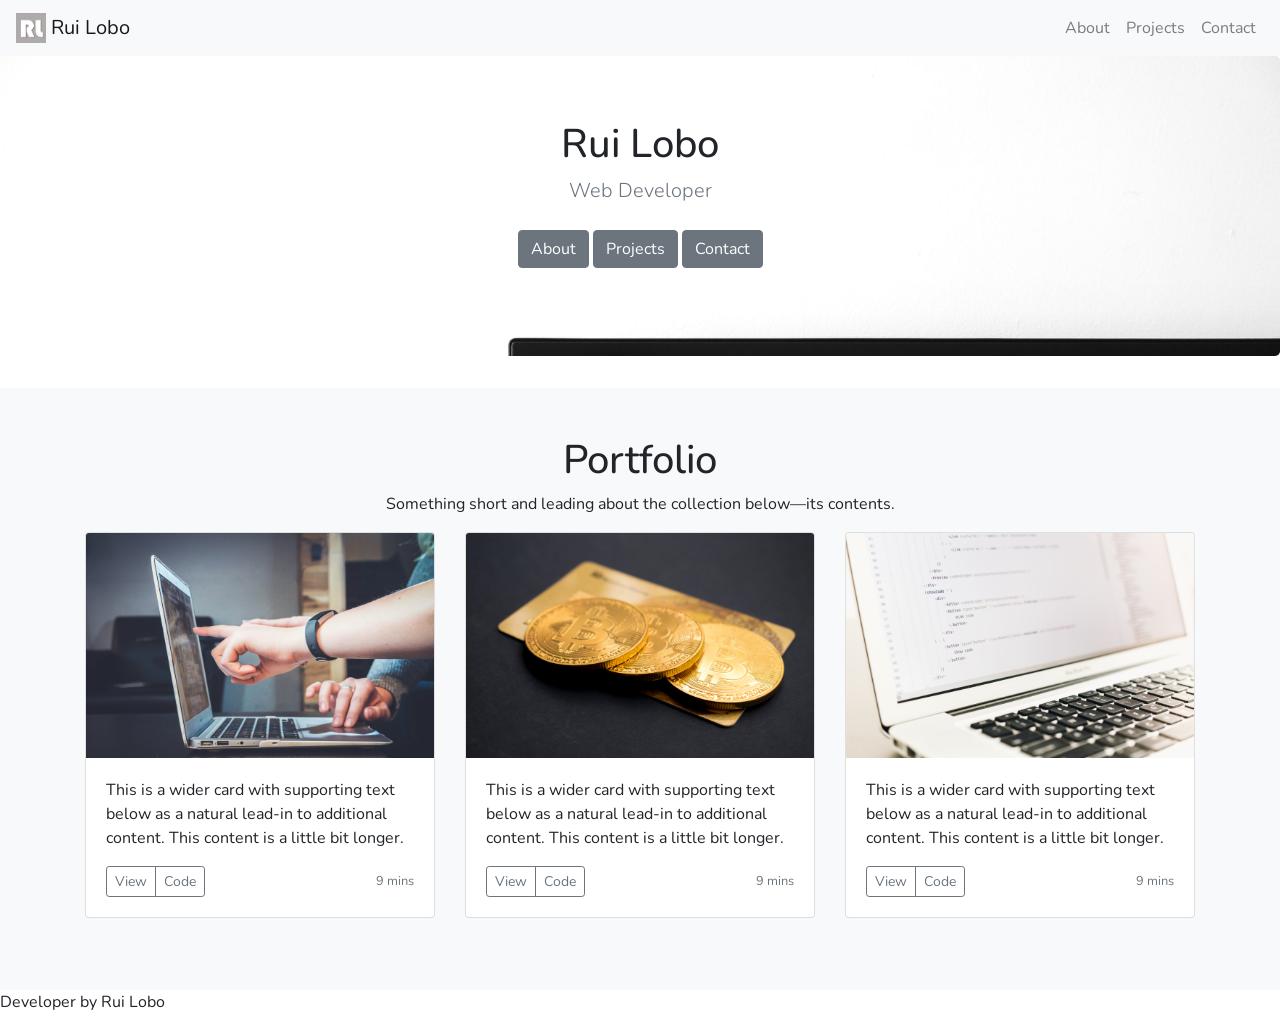
==== index.html @ 051cf94a "create cover and portfolio" ====
<!doctype html>
<html lang="en">

<head>
    <!-- Required meta tags -->
    <meta charset="utf-8">
    <meta name="viewport" content="width=device-width, initial-scale=1, shrink-to-fit=no">

    <!-- Google Font -->
    <link href="https://fonts.googleapis.com/css?family=Nunito:200,300,400,700" rel="stylesheet">

    <!-- Bootstrap CSS -->
    <link rel="stylesheet" href="https://stackpath.bootstrapcdn.com/bootstrap/4.1.3/css/bootstrap.min.css" integrity="sha384-MCw98/SFnGE8fJT3GXwEOngsV7Zt27NXFoaoApmYm81iuXoPkFOJwJ8ERdknLPMO" crossorigin="anonymous">

    <!-- Custom CSS -->
    <link rel="stylesheet" href="style.css">

    <title>Rui Lobo - Portfolio</title>
</head>

<body>
    <nav class="navbar navbar-expand-lg navbar-light bg-light sticky-top">
        <a class="navbar-brand" href="#">
            <img src="imgs/Logo.jpg" width="30" height="30" class="d-inline-block align-top" alt="">
            Rui Lobo
        </a>
        <button class="navbar-toggler" type="button" data-toggle="collapse" data-target="#navbarSupportedContent" aria-controls="navbarSupportedContent" aria-expanded="false" aria-label="Toggle navigation">
            <span class="navbar-toggler-icon"></span>
        </button>
      
        <div class="collapse navbar-collapse" id="navbarSupportedContent">
          <ul class="navbar-nav ml-auto">
            <li class="nav-item">   
              <a class="nav-link" href="#">About</a>
            </li>
            <li class="nav-item">
                <a class="nav-link" href="#">Projects</a>
              </li>
              <li class="nav-item">
                <a class="nav-link" href="#">Contact</a>
            </li>
          </ul>
        </div>
    </nav>

    <section id="cover" class="jumbotron text-center">
        <div class="container">
          <h1 class="jumbotron-heading">Rui Lobo</h1>
          <p class="lead text-muted">Web Developer</p>
          <p>
            <a href="#" class="btn btn-secondary my-2">About</a>
            <a href="#" class="btn btn-secondary my-2">Projects</a>
            <a href="#" class="btn btn-secondary my-2">Contact</a>
          </p>
        </div>
    </section>

    <div class="album py-5 bg-light">
        <h1 class="text-center">Portfolio</h1>
          <p class="text-center">Something short and leading about the collection below—its contents.</p>
        <div class="container">

          <div class="row">
            <div class="col-md-4">
              <div class="card mb-4 shadow-sm">
                <img class="card-img-top" data-src="holder.js/100px225?theme=thumb&amp;bg=55595c&amp;fg=eceeef&amp;text=Thumbnail" alt="Thumbnail [100%x225]" style="height: 225px; width: 100%; display: block;" src="imgs/john-schnobrich-FlPc9_VocJ4-unsplash.jpg" data-holder-rendered="true">
                <div class="card-body">
                  <p class="card-text">This is a wider card with supporting text below as a natural lead-in to additional content. This content is a little bit longer.</p>
                  <div class="d-flex justify-content-between align-items-center">
                    <div class="btn-group">
                      <button type="button" class="btn btn-sm btn-outline-secondary">View</button>
                      <button type="button" class="btn btn-sm btn-outline-secondary">Code</button>
                    </div>
                    <small class="text-muted">9 mins</small>
                  </div>
                </div>
              </div>
            </div>
            <div class="col-md-4">
              <div class="card mb-4 shadow-sm">
                <img class="card-img-top" data-src="holder.js/100px225?theme=thumb&amp;bg=55595c&amp;fg=eceeef&amp;text=Thumbnail" alt="Thumbnail [100%x225]" src="imgs/dmitry-demidko-z4VuRg-ZOEg-unsplash (1).jpg" data-holder-rendered="true" style="height: 225px; width: 100%; display: block;">
                <div class="card-body">
                  <p class="card-text">This is a wider card with supporting text below as a natural lead-in to additional content. This content is a little bit longer.</p>
                  <div class="d-flex justify-content-between align-items-center">
                    <div class="btn-group">
                      <button type="button" class="btn btn-sm btn-outline-secondary">View</button>
                      <button type="button" class="btn btn-sm btn-outline-secondary">Code</button>
                    </div>
                    <small class="text-muted">9 mins</small>
                  </div>
                </div>
              </div>
            </div>
            <div class="col-md-4">
              <div class="card mb-4 shadow-sm">
                <img class="card-img-top" data-src="holder.js/100px225?theme=thumb&amp;bg=55595c&amp;fg=eceeef&amp;text=Thumbnail" alt="Thumbnail [100%x225]" src="imgs/artem-sapegin-b18TRXc8UPQ-unsplash (1).jpg" data-holder-rendered="true" style="height: 225px; width: 100%; display: block;">
                <div class="card-body">
                  <p class="card-text">This is a wider card with supporting text below as a natural lead-in to additional content. This content is a little bit longer.</p>
                  <div class="d-flex justify-content-between align-items-center">
                    <div class="btn-group">
                      <button type="button" class="btn btn-sm btn-outline-secondary">View</button>
                      <button type="button" class="btn btn-sm btn-outline-secondary">Code</button>
                    </div>
                    <small class="text-muted">9 mins</small>
                  </div>
                </div>
              </div>
            </div>
          </div>
        </div>
    </div>

    <footer>
        <p>Developer by Rui Lobo</p>
    </footer>

    <!-- JavaScript -->
    <!-- jQuery first, then Popper.js, then Bootstrap JS -->
    <script src="https://code.jquery.com/jquery-3.3.1.slim.min.js" integrity="sha384-q8i/X+965DzO0rT7abK41JStQIAqVgRVzpbzo5smXKp4YfRvH+8abtTE1Pi6jizo"
        crossorigin="anonymous"></script>
    <script src="https://cdnjs.cloudflare.com/ajax/libs/popper.js/1.14.3/umd/popper.min.js" integrity="sha384-ZMP7rVo3mIykV+2+9J3UJ46jBk0WLaUAdn689aCwoqbBJiSnjAK/l8WvCWPIPm49"
        crossorigin="anonymous"></script>
    <script src="https://stackpath.bootstrapcdn.com/bootstrap/4.1.3/js/bootstrap.min.js" integrity="sha384-ChfqqxuZUCnJSK3+MXmPNIyE6ZbWh2IMqE241rYiqJxyMiZ6OW/JmZQ5stwEULTy"
        crossorigin="anonymous"></script>

    <script>
        $(function () {
            $(document).scroll(function () {
                var $nav = $("#mainNavbar");
                $nav.toggleClass("scrolled", $(this).scrollTop() > $nav.height());
            });
        });
    </script>
</body>

</html>


<!--
    <nav id="mainNavbar" class="navbar navbar-dark navbar-expand-md py-0 fixed-top">
        <a href="#" class="navbar-brand">Rui Lobo</a>
        <button class="navbar-toggler" data-toggle="collapse" data-target="#navLinks" aria-label="Toggle navigation">
            <span class="navbar-toggler-icon"></span>
        </button>
        <div class="collapse navbar-collapse" id="navLinks">
            <ul class="navbar-nav">
                <li class="nav-item">
                    <a href="" class="nav-link">ABOUT</a>
                </li>
                <li class="nav-item">
                    <a href="" class="nav-link">PROJECTS</a>
                </li>
                <li class="nav-item">
                    <a href="" class="nav-link">CONTACT</a>
                </li>
            </ul>
        </div>
    </nav>

      <nav id="mainNavbar" class="navbar navbar-dark navbar-expand-md py-0 fixed-top">
        <div class="container">
         
          <div class="navbar-header">
            <button type="button" class="navbar-toggle collapsed" data-toggle="collapse" data-target="#bs-example-navbar-collapse-1" aria-expanded="false">
              <span class="sr-only">Toggle navigation</span>
              <span class="icon-bar"></span>
              <span class="icon-bar"></span>
              <span class="icon-bar"></span>
            </button>
            <a class="navbar-brand" href="#">Rui Lobo</a>
          </div>
      
      
          <div class="collapse navbar-collapse" id="bs-example-navbar-collapse-1">
            <ul class="nav navbar-nav">
              <li class="active"><a href="#">Home</a></li>
            </ul>
            <ul class="nav navbar-nav navbar-right">
                <li><a href="#">About</a></li>
                <li><a href="#">Projects</a></li>
                <li><a href="#">Contact</a></li>
            </ul>
          </div>
        </div>
-->
---- style.css ----
body {
    background: white;
    font-family: "Nunito", sans-serif;
}

hr {
	width: 400px;
	max-width: 90%;
	border-top: 1px solid #f8f8f8;
	border-bottom: 1px solid rgba(0,0,0,0.2);
}


.blurb h2 {
   color: #EA1C2C;
   font-weight: 100;
   font-size: 2.5rem;
}

.blurb p {
    color: #f498b8;
    font-weight: 100;
    font-size: 1.125rem;
    line-height: 2;
}

.content {
    margin-top: 100px;
    margin-bottom: 100px;
}

#home {
    background: url(imgs/fernando-hernandez-pOmr_qQRgiU-unsplash.jpg);
    background-size: cover;
	background-position: center;
}

#home_text {
	text-align: left;
    vertical-align: middle;
	padding-top: 25%;
	text-shadow: 0px 4px 3px rgba(0,0,0,0.4),
				 0px 8px 13px rgba(0,0,0,0.1),
				 0px 18px 23px rgba(0,0,0,0.1);
}

#mainNavbar {
    font-size: 1.5rem;
    font-weight: 100;    
}

#mainNavbar .nav-link {
    color: grey;
}

#mainNavbar .nav-link:hover {
    color: #EA1C2C;
}

#mainNavbar .navbar-brand {
    color: #EA1C2C;
    font-size: 1.5rem;
}

#headingGroup span {
    color: #EA1C2C;
}

#headingGroup h1 {
    font-weight: 100;
    font-size: 4rem;
}

#cover {
    background-image: url("imgs/fernando-hernandez-pOmr_qQRgiU-unsplash.jpg");
    background-size: cover;
  }

.navbar.scrolled {
    background: rgb(222,192,222);
    transition: background 500ms;
}

@media (max-width: 1200px) {
    #headingGroup h1 {
        font-weight: 100;
        font-size: 3rem;
    }
    .blurb h2 {
        font-size: 2rem;
    }
}
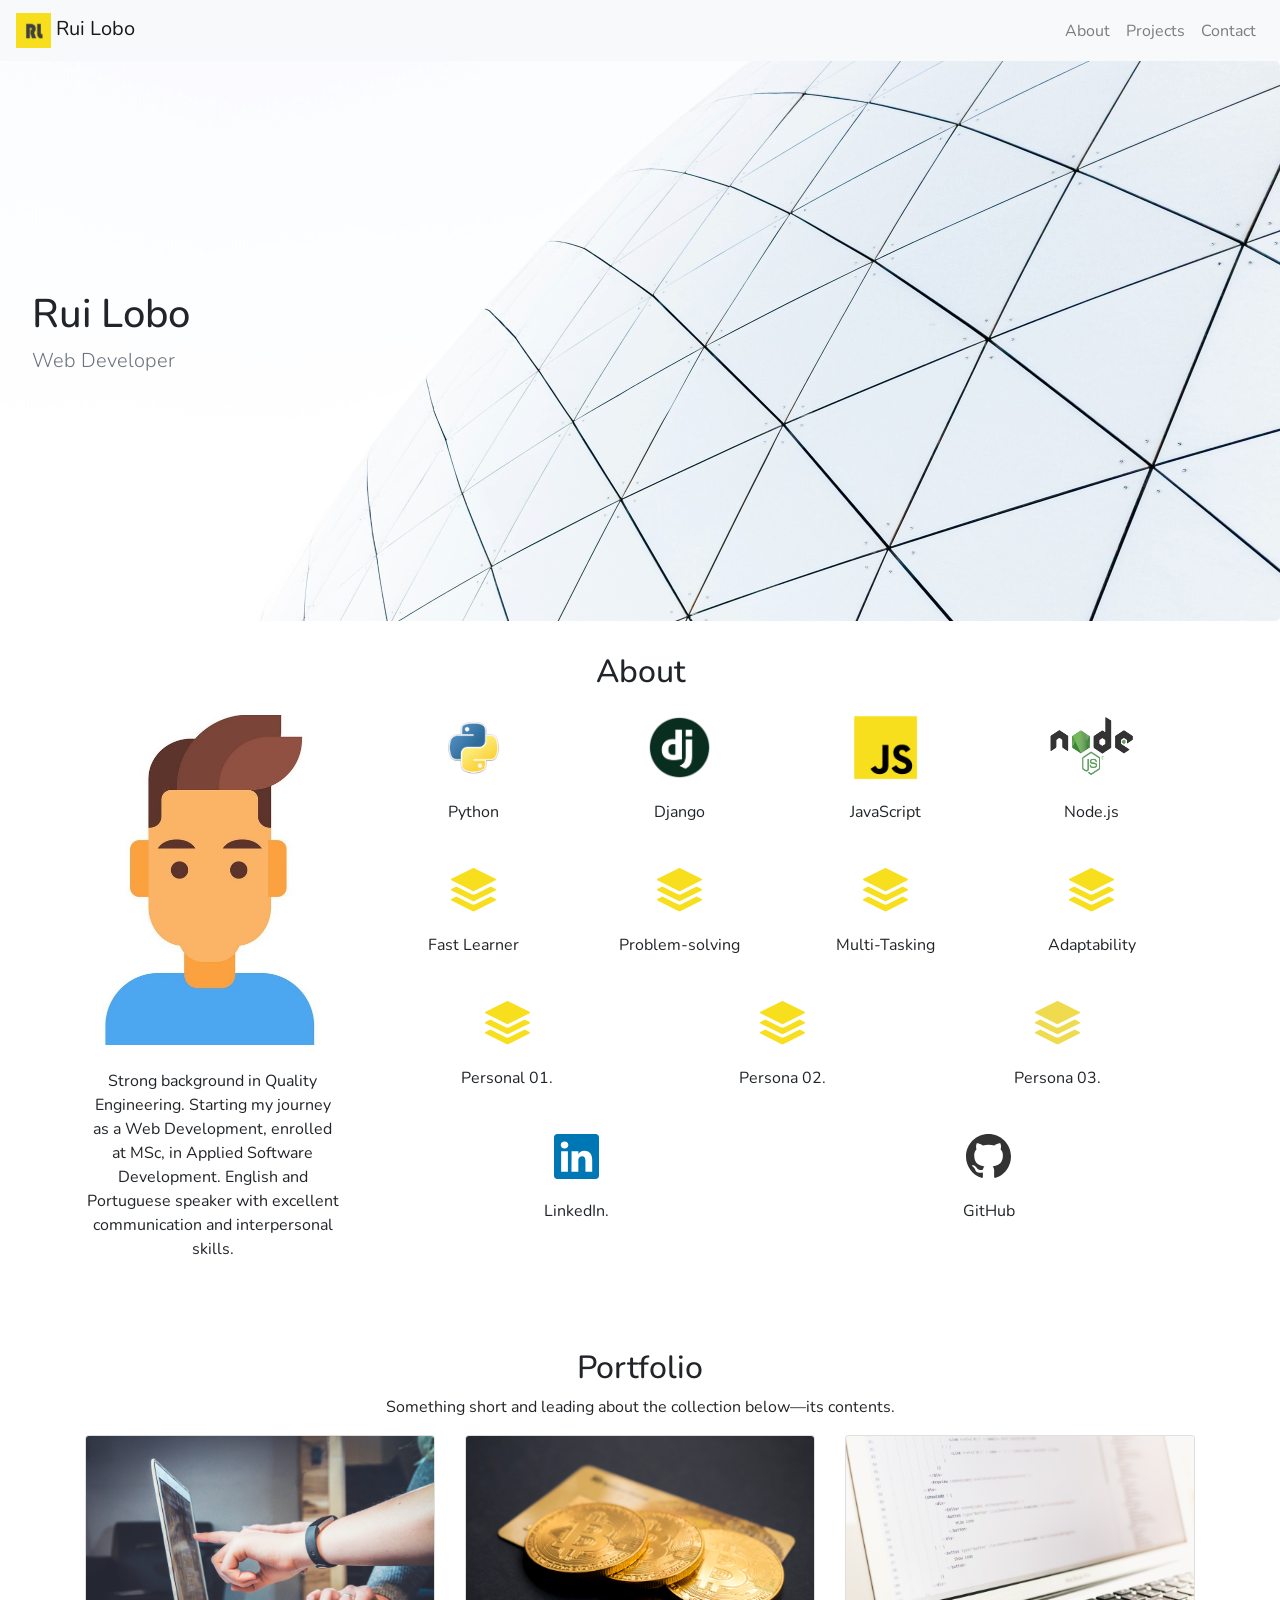
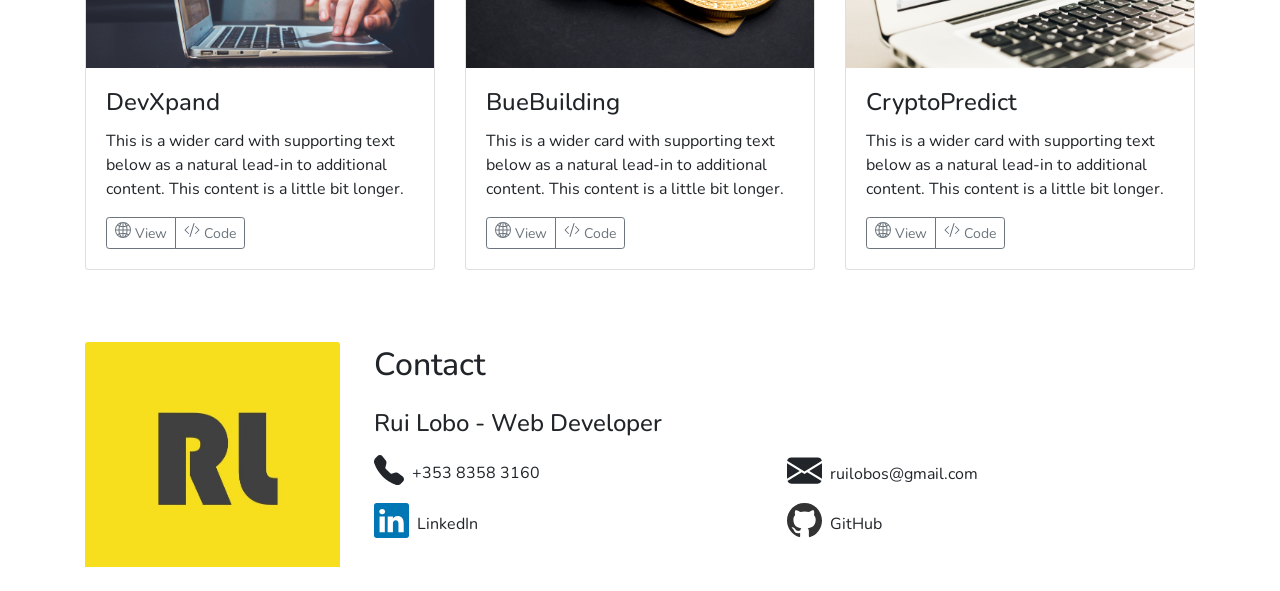
==== commit 2a96514b: "General update" ====
--- a/index.html
+++ b/index.html
@@ -1,117 +1,385 @@
 <!doctype html>
 <html lang="en">
-
-<head>
-    <!-- Required meta tags -->
-    <meta charset="utf-8">
-    <meta name="viewport" content="width=device-width, initial-scale=1, shrink-to-fit=no">
-
-    <!-- Google Font -->
-    <link href="https://fonts.googleapis.com/css?family=Nunito:200,300,400,700" rel="stylesheet">
-
-    <!-- Bootstrap CSS -->
-    <link rel="stylesheet" href="https://stackpath.bootstrapcdn.com/bootstrap/4.1.3/css/bootstrap.min.css" integrity="sha384-MCw98/SFnGE8fJT3GXwEOngsV7Zt27NXFoaoApmYm81iuXoPkFOJwJ8ERdknLPMO" crossorigin="anonymous">
-
-    <!-- Custom CSS -->
-    <link rel="stylesheet" href="style.css">
-
-    <title>Rui Lobo - Portfolio</title>
-</head>
-
-<body>
-    <nav class="navbar navbar-expand-lg navbar-light bg-light sticky-top">
-        <a class="navbar-brand" href="#">
-            <img src="imgs/Logo.jpg" width="30" height="30" class="d-inline-block align-top" alt="">
-            Rui Lobo
-        </a>
-        <button class="navbar-toggler" type="button" data-toggle="collapse" data-target="#navbarSupportedContent" aria-controls="navbarSupportedContent" aria-expanded="false" aria-label="Toggle navigation">
-            <span class="navbar-toggler-icon"></span>
-        </button>
-      
-        <div class="collapse navbar-collapse" id="navbarSupportedContent">
-          <ul class="navbar-nav ml-auto">
-            <li class="nav-item">   
-              <a class="nav-link" href="#">About</a>
+  <head>
+      <!-- Required meta tags -->
+      <meta charset="utf-8">
+      <meta name="viewport" content="width=device-width, initial-scale=1, shrink-to-fit=no">
+
+      <!-- Google Font -->
+      <link href="https://fonts.googleapis.com/css?family=Nunito:200,300,400,700" rel="stylesheet">
+
+      <!-- Bootstrap CSS -->
+      <link rel="stylesheet" href="https://stackpath.bootstrapcdn.com/bootstrap/4.1.3/css/bootstrap.min.css" integrity="sha384-MCw98/SFnGE8fJT3GXwEOngsV7Zt27NXFoaoApmYm81iuXoPkFOJwJ8ERdknLPMO" crossorigin="anonymous">
+
+      <!-- Custom CSS -->
+      <link rel="stylesheet" href="style.css">
+      <title>Rui Lobo - Portfolio</title>
+  </head>
+
+  <body>
+    <!--NAVBAR-->
+    <nav id="menu" class="navbar navbar-expand-lg navbar-light bg-light sticky-top">
+      <a class="navbar-brand" href="#">
+          <img src="imgs/Logo.jpg" width="35" height="35" class="d-inline-block align-center" alt="">
+          Rui Lobo
+      </a>
+      <button class="navbar-toggler" type="button" data-toggle="collapse" data-target="#navbarSupportedContent" aria-controls="navbarSupportedContent" aria-expanded="false" aria-label="Toggle navigation">
+          <span class="navbar-toggler-icon"></span>
+      </button>
+    
+      <div class="collapse navbar-collapse" id="navbarSupportedContent">
+        <ul class="navbar-nav ml-auto">
+          <li class="nav-item">   
+            <a class="nav-link" href="#">About</a>
+          </li>
+          <li class="nav-item">
+              <a class="nav-link" href="#">Projects</a>
             </li>
             <li class="nav-item">
-                <a class="nav-link" href="#">Projects</a>
-              </li>
-              <li class="nav-item">
-                <a class="nav-link" href="#">Contact</a>
-            </li>
-          </ul>
-        </div>
+              <a class="nav-link" href="#">Contact</a>
+          </li>
+        </ul>
+      </div>
     </nav>
 
-    <section id="cover" class="jumbotron text-center">
-        <div class="container">
+    <!--COVER-->
+    <section id="cover" class="jumbotron text-left d-flex flex-column justify-content-center align-items-start">
           <h1 class="jumbotron-heading">Rui Lobo</h1>
           <p class="lead text-muted">Web Developer</p>
-          <p>
-            <a href="#" class="btn btn-secondary my-2">About</a>
-            <a href="#" class="btn btn-secondary my-2">Projects</a>
-            <a href="#" class="btn btn-secondary my-2">Contact</a>
-          </p>
+    </section>
+
+    <!--ABOUT-->
+    <section>
+      <h2 class="text-center mb-4">About</h2>
+      <div class="container">
+        <div class="row">
+          <div class="col-sm-3 col-xl-3 m-0">
+            <div class="text-left d-flex flex-column justify-content-center align-items-center">
+              <div class="profile_image">
+                <img class="card-img-top" src="imgs/15175431.jpg" alt="" data-holder-rendered="true">
+              </div>
+              <div class="profile_description text-center mt-4 mb-4">
+                <p>Strong background in Quality Engineering. Starting my journey as a Web Development, enrolled at MSc, in Applied Software Development. English and Portuguese speaker with excellent communication and interpersonal skills.</p>
+              </div>
+            </div>
+          </div>
+          <div class="col-sm-9 col-xl-9 m-0">
+            <div id=tech_skills>
+              <div class="container">
+                <div class="row">
+                  <div class="col-6 col-sm-3 col-lg-3 mb-4">
+                    <div class="card border-0 align-items-center">
+                      <img src="imgs/python_logo.png" width="65" height="65" class="d-inline-block align-top" alt="">
+                      <div class="card-body">
+                        <p class="card-text">Python</p>
+                      </div>
+                    </div>
+                  </div>
+                  <div class="col-6 col-sm-3 col-lg-3 mb-4">
+                    <div class="card border-0 align-items-center">
+                      <img src="imgs/django_logo.png" width="65" height="65" class="d-inline-block align-top" alt="">
+                      <div class="card-body">
+                        <p class="card-text">Django</p>
+                      </div>
+                    </div>
+                  </div>
+                  <div class="col-6 col-sm-3 col-lg-3 mb-4">
+                    <div class="card border-0 align-items-center">
+                      <img src="imgs/javascript_logo.png" width="65" height="65" class="d-inline-block align-top" alt="">
+                      <div class="card-body">
+                        <p class="card-text">JavaScript</p>
+                      </div>
+                    </div>
+                  </div>
+                  <div class="col-6 col-sm-3 col-lg-3 mb-4">
+                    <div class="card border-0 align-items-center">
+                      <img src="imgs/node_logo.png" width="85" height="65" class="d-inline-block align-top" alt="">
+                      <div class="card-body">
+                        <p class="card-text">Node.js</p>
+                      </div>
+                    </div>
+                  </div>
+                </div>
+              </div>
+            </div>
+            <div id=soft_skills>
+              <div class="container">
+                <div class="row">
+                  <div class="col-6 col-sm-3 col-lg-3 mb-4">
+                    <div class="card border-0 align-items-center">
+                      <svg xmlns="http://www.w3.org/2000/svg" width="45" height="45" fill="#F7DF1E" class="bi bi-stack" viewBox="0 0 16 16">
+                        <path d="M14.12 10.163l1.715.858c.22.11.22.424 0 .534L8.267 15.34a.598.598 0 0 1-.534 0L.165 11.555a.299.299 0 0 1 0-.534l1.716-.858 5.317 2.659c.505.252 1.1.252 1.604 0l5.317-2.66zM7.733.063a.598.598 0 0 1 .534 0l7.568 3.784a.3.3 0 0 1 0 .535L8.267 8.165a.598.598 0 0 1-.534 0L.165 4.382a.299.299 0 0 1 0-.535L7.733.063z"/>
+                        <path d="M14.12 6.576l1.715.858c.22.11.22.424 0 .534l-7.568 3.784a.598.598 0 0 1-.534 0L.165 7.968a.299.299 0 0 1 0-.534l1.716-.858 5.317 2.659c.505.252 1.1.252 1.604 0l5.317-2.659z"/>
+                      </svg>
+                      <div class="card-body">
+                        <p class="card-text">Fast Learner</p>
+                      </div>
+                    </div>
+                  </div>
+                  <div class="col-6 col-sm-3 col-lg-3 mb-4">
+                    <div class="card border-0 align-items-center">
+                      <svg xmlns="http://www.w3.org/2000/svg" width="45" height="45" fill="#F7DF1E" class="bi bi-stack" viewBox="0 0 16 16">
+                        <path d="M14.12 10.163l1.715.858c.22.11.22.424 0 .534L8.267 15.34a.598.598 0 0 1-.534 0L.165 11.555a.299.299 0 0 1 0-.534l1.716-.858 5.317 2.659c.505.252 1.1.252 1.604 0l5.317-2.66zM7.733.063a.598.598 0 0 1 .534 0l7.568 3.784a.3.3 0 0 1 0 .535L8.267 8.165a.598.598 0 0 1-.534 0L.165 4.382a.299.299 0 0 1 0-.535L7.733.063z"/>
+                        <path d="M14.12 6.576l1.715.858c.22.11.22.424 0 .534l-7.568 3.784a.598.598 0 0 1-.534 0L.165 7.968a.299.299 0 0 1 0-.534l1.716-.858 5.317 2.659c.505.252 1.1.252 1.604 0l5.317-2.659z"/>
+                      </svg>
+                      <div class="card-body">
+                        <p class="card-text">Problem-solving</p>
+                      </div>
+                    </div>
+                  </div>
+                  <div class="col-6 col-sm-3 col-lg-3 mb-4">
+                    <div class="card border-0 align-items-center">
+                      <svg xmlns="http://www.w3.org/2000/svg" width="45" height="45" fill="#F7DF1E" class="bi bi-stack" viewBox="0 0 16 16">
+                        <path d="M14.12 10.163l1.715.858c.22.11.22.424 0 .534L8.267 15.34a.598.598 0 0 1-.534 0L.165 11.555a.299.299 0 0 1 0-.534l1.716-.858 5.317 2.659c.505.252 1.1.252 1.604 0l5.317-2.66zM7.733.063a.598.598 0 0 1 .534 0l7.568 3.784a.3.3 0 0 1 0 .535L8.267 8.165a.598.598 0 0 1-.534 0L.165 4.382a.299.299 0 0 1 0-.535L7.733.063z"/>
+                        <path d="M14.12 6.576l1.715.858c.22.11.22.424 0 .534l-7.568 3.784a.598.598 0 0 1-.534 0L.165 7.968a.299.299 0 0 1 0-.534l1.716-.858 5.317 2.659c.505.252 1.1.252 1.604 0l5.317-2.659z"/>
+                      </svg>
+                      <div class="card-body">
+                        <p class="card-text">Multi-Tasking</p>
+                      </div>
+                    </div>
+                  </div>
+                  <div class="col-6 col-sm-3 col-lg-3 mb-4">
+                    <div class="card border-0 align-items-center">
+                      <svg xmlns="http://www.w3.org/2000/svg" width="45" height="45" fill="#F7DF1E" class="bi bi-stack" viewBox="0 0 16 16">
+                        <path d="M14.12 10.163l1.715.858c.22.11.22.424 0 .534L8.267 15.34a.598.598 0 0 1-.534 0L.165 11.555a.299.299 0 0 1 0-.534l1.716-.858 5.317 2.659c.505.252 1.1.252 1.604 0l5.317-2.66zM7.733.063a.598.598 0 0 1 .534 0l7.568 3.784a.3.3 0 0 1 0 .535L8.267 8.165a.598.598 0 0 1-.534 0L.165 4.382a.299.299 0 0 1 0-.535L7.733.063z"/>
+                        <path d="M14.12 6.576l1.715.858c.22.11.22.424 0 .534l-7.568 3.784a.598.598 0 0 1-.534 0L.165 7.968a.299.299 0 0 1 0-.534l1.716-.858 5.317 2.659c.505.252 1.1.252 1.604 0l5.317-2.659z"/>
+                      </svg>
+                      <div class="card-body">
+                        <p class="card-text">Adaptability</p>
+                      </div>
+                    </div>
+                  </div>
+                </div>
+              </div>
+            </div>
+            <div id="personal_interests">
+              <div class="container">
+                <div class="row">
+                  <div class="col-6 col-sm-4 col-lg-4 mb-4">
+                    <div class="card border-0 align-items-center">
+                      <svg xmlns="http://www.w3.org/2000/svg" width="45" height="45" fill="#F7DF1E" class="bi bi-stack" viewBox="0 0 16 16">
+                        <path d="M14.12 10.163l1.715.858c.22.11.22.424 0 .534L8.267 15.34a.598.598 0 0 1-.534 0L.165 11.555a.299.299 0 0 1 0-.534l1.716-.858 5.317 2.659c.505.252 1.1.252 1.604 0l5.317-2.66zM7.733.063a.598.598 0 0 1 .534 0l7.568 3.784a.3.3 0 0 1 0 .535L8.267 8.165a.598.598 0 0 1-.534 0L.165 4.382a.299.299 0 0 1 0-.535L7.733.063z"/>
+                        <path d="M14.12 6.576l1.715.858c.22.11.22.424 0 .534l-7.568 3.784a.598.598 0 0 1-.534 0L.165 7.968a.299.299 0 0 1 0-.534l1.716-.858 5.317 2.659c.505.252 1.1.252 1.604 0l5.317-2.659z"/>
+                      </svg>
+                      <div class="card-body">
+                        <p class="card-text">Personal 01.</p>
+                      </div>
+                    </div>
+                  </div>
+                  <div class="col-6 col-sm-4 col-lg-4 mb-4">
+                    <div class="card border-0 align-items-center">
+                      <svg xmlns="http://www.w3.org/2000/svg" width="45" height="45" fill="#F7DF1E" class="bi bi-stack" viewBox="0 0 16 16">
+                        <path d="M14.12 10.163l1.715.858c.22.11.22.424 0 .534L8.267 15.34a.598.598 0 0 1-.534 0L.165 11.555a.299.299 0 0 1 0-.534l1.716-.858 5.317 2.659c.505.252 1.1.252 1.604 0l5.317-2.66zM7.733.063a.598.598 0 0 1 .534 0l7.568 3.784a.3.3 0 0 1 0 .535L8.267 8.165a.598.598 0 0 1-.534 0L.165 4.382a.299.299 0 0 1 0-.535L7.733.063z"/>
+                        <path d="M14.12 6.576l1.715.858c.22.11.22.424 0 .534l-7.568 3.784a.598.598 0 0 1-.534 0L.165 7.968a.299.299 0 0 1 0-.534l1.716-.858 5.317 2.659c.505.252 1.1.252 1.604 0l5.317-2.659z"/>
+                      </svg>
+                      <div class="card-body">
+                        <p class="card-text">Persona 02.</p>
+                      </div>
+                    </div>
+                  </div>
+                  <div class="col-6 col-sm-4 col-lg-4 mb-4">
+                    <div class="card border-0 align-items-center">
+                      <svg xmlns="http://www.w3.org/2000/svg" width="45" height="45" fill="#f0db4f" class="bi bi-stack" viewBox="0 0 16 16">
+                        <path d="M14.12 10.163l1.715.858c.22.11.22.424 0 .534L8.267 15.34a.598.598 0 0 1-.534 0L.165 11.555a.299.299 0 0 1 0-.534l1.716-.858 5.317 2.659c.505.252 1.1.252 1.604 0l5.317-2.66zM7.733.063a.598.598 0 0 1 .534 0l7.568 3.784a.3.3 0 0 1 0 .535L8.267 8.165a.598.598 0 0 1-.534 0L.165 4.382a.299.299 0 0 1 0-.535L7.733.063z"/>
+                        <path d="M14.12 6.576l1.715.858c.22.11.22.424 0 .534l-7.568 3.784a.598.598 0 0 1-.534 0L.165 7.968a.299.299 0 0 1 0-.534l1.716-.858 5.317 2.659c.505.252 1.1.252 1.604 0l5.317-2.659z"/>
+                      </svg>
+                      <div class="card-body">
+                        <p class="card-text">Persona 03.</p>
+                      </div>
+                    </div>
+                  </div>
+                </div>
+              </div>
+            </div>
+            <div id="social_medias">
+              <div class="container">
+                <div class="row">
+                  <div class="col-6 col-sm-6 col-lg-6 mb-4">
+                    <div class="card border-0 align-items-center">
+                      <svg xmlns="http://www.w3.org/2000/svg" width="45" height="45" fill="#0077B5" class="bi bi-linkedin" viewBox="0 0 16 16">
+                        <path d="M0 1.146C0 .513.526 0 1.175 0h13.65C15.474 0 16 .513 16 1.146v13.708c0 .633-.526 1.146-1.175 1.146H1.175C.526 16 0 15.487 0 14.854V1.146zm4.943 12.248V6.169H2.542v7.225h2.401zm-1.2-8.212c.837 0 1.358-.554 1.358-1.248-.015-.709-.52-1.248-1.342-1.248-.822 0-1.359.54-1.359 1.248 0 .694.521 1.248 1.327 1.248h.016zm4.908 8.212V9.359c0-.216.016-.432.08-.586.173-.431.568-.878 1.232-.878.869 0 1.216.662 1.216 1.634v3.865h2.401V9.25c0-2.22-1.184-3.252-2.764-3.252-1.274 0-1.845.7-2.165 1.193v.025h-.016a5.54 5.54 0 0 1 .016-.025V6.169h-2.4c.03.678 0 7.225 0 7.225h2.4z"/>
+                      </svg>
+                      <div class="card-body">
+                        <p class="card-text">LinkedIn.</p>
+                      </div>
+                    </div>
+                  </div>
+                  <div class="col-6 col-sm-6 col-lg-6 mb-4">
+                    <div class="card border-0 align-items-center">
+                      <svg xmlns="http://www.w3.org/2000/svg" width="45" height="45" fill="#333" class="bi bi-github" viewBox="0 0 16 16">
+                        <path d="M8 0C3.58 0 0 3.58 0 8c0 3.54 2.29 6.53 5.47 7.59.4.07.55-.17.55-.38 0-.19-.01-.82-.01-1.49-2.01.37-2.53-.49-2.69-.94-.09-.23-.48-.94-.82-1.13-.28-.15-.68-.52-.01-.53.63-.01 1.08.58 1.23.82.72 1.21 1.87.87 2.33.66.07-.52.28-.87.51-1.07-1.78-.2-3.64-.89-3.64-3.95 0-.87.31-1.59.82-2.15-.08-.2-.36-1.02.08-2.12 0 0 .67-.21 2.2.82.64-.18 1.32-.27 2-.27.68 0 1.36.09 2 .27 1.53-1.04 2.2-.82 2.2-.82.44 1.1.16 1.92.08 2.12.51.56.82 1.27.82 2.15 0 3.07-1.87 3.75-3.65 3.95.29.25.54.73.54 1.48 0 1.07-.01 1.93-.01 2.2 0 .21.15.46.55.38A8.012 8.012 0 0 0 16 8c0-4.42-3.58-8-8-8z"/>
+                      </svg>
+                      <div class="card-body">
+                        <p class="card-text">GitHub</p>
+                      </div>
+                    </div>
+                  </div>
+                </div>
+              </div>
+            </div>
+          </div>
         </div>
+      </div>
     </section>
 
-    <div class="album py-5 bg-light">
-        <h1 class="text-center">Portfolio</h1>
-          <p class="text-center">Something short and leading about the collection below—its contents.</p>
+    <!--PORTFOLIO-->
+    <section class="album py-5 bg-default">
+      <h2 class="text-center">Portfolio</h2>
+        <p class="text-center">Something short and leading about the collection below—its contents.</p>
+      <div class="container">
+        <div class="row">
+          <div class="col-lg-4 mb-4">
+            <div class="card shadow-sm">
+              <img class="card-img-top" src="imgs/john-schnobrich-FlPc9_VocJ4-unsplash.jpg" alt="" data-holder-rendered="true">
+              <div class="card-body">
+                <h4 class="card-title">DevXpand</h4>
+                <p class="card-text">This is a wider card with supporting text below as a natural lead-in to additional content. This content is a little bit longer.</p>
+                <div class="d-flex justify-content-between align-items-center">
+                  <div class="btn-group">
+                    <button type="button" class="btn btn-sm btn-outline-secondary"><svg xmlns="http://www.w3.org/2000/svg" width="16" height="16" fill="currentColor" class="bi bi-globe2" viewBox="0 0 16 16">
+                      <path d="M0 8a8 8 0 1 1 16 0A8 8 0 0 1 0 8zm7.5-6.923c-.67.204-1.335.82-1.887 1.855-.143.268-.276.56-.395.872.705.157 1.472.257 2.282.287V1.077zM4.249 3.539c.142-.384.304-.744.481-1.078a6.7 6.7 0 0 1 .597-.933A7.01 7.01 0 0 0 3.051 3.05c.362.184.763.349 1.198.49zM3.509 7.5c.036-1.07.188-2.087.436-3.008a9.124 9.124 0 0 1-1.565-.667A6.964 6.964 0 0 0 1.018 7.5h2.49zm1.4-2.741a12.344 12.344 0 0 0-.4 2.741H7.5V5.091c-.91-.03-1.783-.145-2.591-.332zM8.5 5.09V7.5h2.99a12.342 12.342 0 0 0-.399-2.741c-.808.187-1.681.301-2.591.332zM4.51 8.5c.035.987.176 1.914.399 2.741A13.612 13.612 0 0 1 7.5 10.91V8.5H4.51zm3.99 0v2.409c.91.03 1.783.145 2.591.332.223-.827.364-1.754.4-2.741H8.5zm-3.282 3.696c.12.312.252.604.395.872.552 1.035 1.218 1.65 1.887 1.855V11.91c-.81.03-1.577.13-2.282.287zm.11 2.276a6.696 6.696 0 0 1-.598-.933 8.853 8.853 0 0 1-.481-1.079 8.38 8.38 0 0 0-1.198.49 7.01 7.01 0 0 0 2.276 1.522zm-1.383-2.964A13.36 13.36 0 0 1 3.508 8.5h-2.49a6.963 6.963 0 0 0 1.362 3.675c.47-.258.995-.482 1.565-.667zm6.728 2.964a7.009 7.009 0 0 0 2.275-1.521 8.376 8.376 0 0 0-1.197-.49 8.853 8.853 0 0 1-.481 1.078 6.688 6.688 0 0 1-.597.933zM8.5 11.909v3.014c.67-.204 1.335-.82 1.887-1.855.143-.268.276-.56.395-.872A12.63 12.63 0 0 0 8.5 11.91zm3.555-.401c.57.185 1.095.409 1.565.667A6.963 6.963 0 0 0 14.982 8.5h-2.49a13.36 13.36 0 0 1-.437 3.008zM14.982 7.5a6.963 6.963 0 0 0-1.362-3.675c-.47.258-.995.482-1.565.667.248.92.4 1.938.437 3.008h2.49zM11.27 2.461c.177.334.339.694.482 1.078a8.368 8.368 0 0 0 1.196-.49 7.01 7.01 0 0 0-2.275-1.52c.218.283.418.597.597.932zm-.488 1.343a7.765 7.765 0 0 0-.395-.872C9.835 1.897 9.17 1.282 8.5 1.077V4.09c.81-.03 1.577-.13 2.282-.287z"/>
+                    </svg>   View</button>
+                    <button type="button" class="btn btn-sm btn-outline-secondary"><svg xmlns="http://www.w3.org/2000/svg" width="16" height="16" fill="currentColor" class="bi bi-code-slash" viewBox="0 0 16 16">
+                      <path d="M10.478 1.647a.5.5 0 1 0-.956-.294l-4 13a.5.5 0 0 0 .956.294l4-13zM4.854 4.146a.5.5 0 0 1 0 .708L1.707 8l3.147 3.146a.5.5 0 0 1-.708.708l-3.5-3.5a.5.5 0 0 1 0-.708l3.5-3.5a.5.5 0 0 1 .708 0zm6.292 0a.5.5 0 0 0 0 .708L14.293 8l-3.147 3.146a.5.5 0 0 0 .708.708l3.5-3.5a.5.5 0 0 0 0-.708l-3.5-3.5a.5.5 0 0 0-.708 0z"/>
+                    </svg>   Code</button>
+                  </div>
+                </div>
+              </div>
+            </div>
+          </div>
+          <div class="col-lg-4 mb-4">
+            <div class="card shadow-sm">
+              <img class="card-img-top" src="imgs/dmitry-demidko-z4VuRg-ZOEg-unsplash (1).jpg" alt="" data-holder-rendered="true">
+              <div class="card-body">
+                <h4 class="card-title">BueBuilding</h4>
+                <p class="card-text">This is a wider card with supporting text below as a natural lead-in to additional content. This content is a little bit longer.</p>
+                <div class="d-flex justify-content-between align-items-center">
+                  <div class="btn-group">
+                    <button type="button" class="btn btn-sm btn-outline-secondary"><svg xmlns="http://www.w3.org/2000/svg" width="16" height="16" fill="currentColor" class="bi bi-globe2" viewBox="0 0 16 16">
+                      <path d="M0 8a8 8 0 1 1 16 0A8 8 0 0 1 0 8zm7.5-6.923c-.67.204-1.335.82-1.887 1.855-.143.268-.276.56-.395.872.705.157 1.472.257 2.282.287V1.077zM4.249 3.539c.142-.384.304-.744.481-1.078a6.7 6.7 0 0 1 .597-.933A7.01 7.01 0 0 0 3.051 3.05c.362.184.763.349 1.198.49zM3.509 7.5c.036-1.07.188-2.087.436-3.008a9.124 9.124 0 0 1-1.565-.667A6.964 6.964 0 0 0 1.018 7.5h2.49zm1.4-2.741a12.344 12.344 0 0 0-.4 2.741H7.5V5.091c-.91-.03-1.783-.145-2.591-.332zM8.5 5.09V7.5h2.99a12.342 12.342 0 0 0-.399-2.741c-.808.187-1.681.301-2.591.332zM4.51 8.5c.035.987.176 1.914.399 2.741A13.612 13.612 0 0 1 7.5 10.91V8.5H4.51zm3.99 0v2.409c.91.03 1.783.145 2.591.332.223-.827.364-1.754.4-2.741H8.5zm-3.282 3.696c.12.312.252.604.395.872.552 1.035 1.218 1.65 1.887 1.855V11.91c-.81.03-1.577.13-2.282.287zm.11 2.276a6.696 6.696 0 0 1-.598-.933 8.853 8.853 0 0 1-.481-1.079 8.38 8.38 0 0 0-1.198.49 7.01 7.01 0 0 0 2.276 1.522zm-1.383-2.964A13.36 13.36 0 0 1 3.508 8.5h-2.49a6.963 6.963 0 0 0 1.362 3.675c.47-.258.995-.482 1.565-.667zm6.728 2.964a7.009 7.009 0 0 0 2.275-1.521 8.376 8.376 0 0 0-1.197-.49 8.853 8.853 0 0 1-.481 1.078 6.688 6.688 0 0 1-.597.933zM8.5 11.909v3.014c.67-.204 1.335-.82 1.887-1.855.143-.268.276-.56.395-.872A12.63 12.63 0 0 0 8.5 11.91zm3.555-.401c.57.185 1.095.409 1.565.667A6.963 6.963 0 0 0 14.982 8.5h-2.49a13.36 13.36 0 0 1-.437 3.008zM14.982 7.5a6.963 6.963 0 0 0-1.362-3.675c-.47.258-.995.482-1.565.667.248.92.4 1.938.437 3.008h2.49zM11.27 2.461c.177.334.339.694.482 1.078a8.368 8.368 0 0 0 1.196-.49 7.01 7.01 0 0 0-2.275-1.52c.218.283.418.597.597.932zm-.488 1.343a7.765 7.765 0 0 0-.395-.872C9.835 1.897 9.17 1.282 8.5 1.077V4.09c.81-.03 1.577-.13 2.282-.287z"/>
+                    </svg>   View</button>
+                    <button type="button" class="btn btn-sm btn-outline-secondary"><svg xmlns="http://www.w3.org/2000/svg" width="16" height="16" fill="currentColor" class="bi bi-code-slash" viewBox="0 0 16 16">
+                      <path d="M10.478 1.647a.5.5 0 1 0-.956-.294l-4 13a.5.5 0 0 0 .956.294l4-13zM4.854 4.146a.5.5 0 0 1 0 .708L1.707 8l3.147 3.146a.5.5 0 0 1-.708.708l-3.5-3.5a.5.5 0 0 1 0-.708l3.5-3.5a.5.5 0 0 1 .708 0zm6.292 0a.5.5 0 0 0 0 .708L14.293 8l-3.147 3.146a.5.5 0 0 0 .708.708l3.5-3.5a.5.5 0 0 0 0-.708l-3.5-3.5a.5.5 0 0 0-.708 0z"/>
+                    </svg>   Code</button>
+                  </div>
+                </div>
+              </div>
+            </div>
+          </div>
+          <div class="col-lg-4 mb-4">
+            <div class="card shadow-sm">
+              <img class="card-img-top" src="imgs/artem-sapegin-b18TRXc8UPQ-unsplash (1).jpg" alt="" data-holder-rendered="true">
+              <div class="card-body">
+                <h4 class="card-title">CryptoPredict</h4>
+                <p class="card-text">This is a wider card with supporting text below as a natural lead-in to additional content. This content is a little bit longer.</p>
+                <div class="d-flex justify-content-between align-items-center">
+                  <div class="btn-group">
+                    <button type="button" class="btn btn-sm btn-outline-secondary"><svg xmlns="http://www.w3.org/2000/svg" width="16" height="16" fill="currentColor" class="bi bi-globe2" viewBox="0 0 16 16">
+                      <path d="M0 8a8 8 0 1 1 16 0A8 8 0 0 1 0 8zm7.5-6.923c-.67.204-1.335.82-1.887 1.855-.143.268-.276.56-.395.872.705.157 1.472.257 2.282.287V1.077zM4.249 3.539c.142-.384.304-.744.481-1.078a6.7 6.7 0 0 1 .597-.933A7.01 7.01 0 0 0 3.051 3.05c.362.184.763.349 1.198.49zM3.509 7.5c.036-1.07.188-2.087.436-3.008a9.124 9.124 0 0 1-1.565-.667A6.964 6.964 0 0 0 1.018 7.5h2.49zm1.4-2.741a12.344 12.344 0 0 0-.4 2.741H7.5V5.091c-.91-.03-1.783-.145-2.591-.332zM8.5 5.09V7.5h2.99a12.342 12.342 0 0 0-.399-2.741c-.808.187-1.681.301-2.591.332zM4.51 8.5c.035.987.176 1.914.399 2.741A13.612 13.612 0 0 1 7.5 10.91V8.5H4.51zm3.99 0v2.409c.91.03 1.783.145 2.591.332.223-.827.364-1.754.4-2.741H8.5zm-3.282 3.696c.12.312.252.604.395.872.552 1.035 1.218 1.65 1.887 1.855V11.91c-.81.03-1.577.13-2.282.287zm.11 2.276a6.696 6.696 0 0 1-.598-.933 8.853 8.853 0 0 1-.481-1.079 8.38 8.38 0 0 0-1.198.49 7.01 7.01 0 0 0 2.276 1.522zm-1.383-2.964A13.36 13.36 0 0 1 3.508 8.5h-2.49a6.963 6.963 0 0 0 1.362 3.675c.47-.258.995-.482 1.565-.667zm6.728 2.964a7.009 7.009 0 0 0 2.275-1.521 8.376 8.376 0 0 0-1.197-.49 8.853 8.853 0 0 1-.481 1.078 6.688 6.688 0 0 1-.597.933zM8.5 11.909v3.014c.67-.204 1.335-.82 1.887-1.855.143-.268.276-.56.395-.872A12.63 12.63 0 0 0 8.5 11.91zm3.555-.401c.57.185 1.095.409 1.565.667A6.963 6.963 0 0 0 14.982 8.5h-2.49a13.36 13.36 0 0 1-.437 3.008zM14.982 7.5a6.963 6.963 0 0 0-1.362-3.675c-.47.258-.995.482-1.565.667.248.92.4 1.938.437 3.008h2.49zM11.27 2.461c.177.334.339.694.482 1.078a8.368 8.368 0 0 0 1.196-.49 7.01 7.01 0 0 0-2.275-1.52c.218.283.418.597.597.932zm-.488 1.343a7.765 7.765 0 0 0-.395-.872C9.835 1.897 9.17 1.282 8.5 1.077V4.09c.81-.03 1.577-.13 2.282-.287z"/>
+                    </svg>   View</button>
+                    <button type="button" class="btn btn-sm btn-outline-secondary"><svg xmlns="http://www.w3.org/2000/svg" width="16" height="16" fill="currentColor" class="bi bi-code-slash" viewBox="0 0 16 16">
+                      <path d="M10.478 1.647a.5.5 0 1 0-.956-.294l-4 13a.5.5 0 0 0 .956.294l4-13zM4.854 4.146a.5.5 0 0 1 0 .708L1.707 8l3.147 3.146a.5.5 0 0 1-.708.708l-3.5-3.5a.5.5 0 0 1 0-.708l3.5-3.5a.5.5 0 0 1 .708 0zm6.292 0a.5.5 0 0 0 0 .708L14.293 8l-3.147 3.146a.5.5 0 0 0 .708.708l3.5-3.5a.5.5 0 0 0 0-.708l-3.5-3.5a.5.5 0 0 0-.708 0z"/>
+                    </svg>   Code</button>
+                  </div>
+                </div>
+              </div>
+            </div>
+          </div>
+        </div>
+      </div>
+    </section>
+
+    <!--CONTACT-->
+    <footer>
+      <div>
         <div class="container">
-
           <div class="row">
-            <div class="col-md-4">
-              <div class="card mb-4 shadow-sm">
-                <img class="card-img-top" data-src="holder.js/100px225?theme=thumb&amp;bg=55595c&amp;fg=eceeef&amp;text=Thumbnail" alt="Thumbnail [100%x225]" style="height: 225px; width: 100%; display: block;" src="imgs/john-schnobrich-FlPc9_VocJ4-unsplash.jpg" data-holder-rendered="true">
-                <div class="card-body">
-                  <p class="card-text">This is a wider card with supporting text below as a natural lead-in to additional content. This content is a little bit longer.</p>
-                  <div class="d-flex justify-content-between align-items-center">
-                    <div class="btn-group">
-                      <button type="button" class="btn btn-sm btn-outline-secondary">View</button>
-                      <button type="button" class="btn btn-sm btn-outline-secondary">Code</button>
-                    </div>
-                    <small class="text-muted">9 mins</small>
-                  </div>
-                </div>
-              </div>
-            </div>
-            <div class="col-md-4">
-              <div class="card mb-4 shadow-sm">
-                <img class="card-img-top" data-src="holder.js/100px225?theme=thumb&amp;bg=55595c&amp;fg=eceeef&amp;text=Thumbnail" alt="Thumbnail [100%x225]" src="imgs/dmitry-demidko-z4VuRg-ZOEg-unsplash (1).jpg" data-holder-rendered="true" style="height: 225px; width: 100%; display: block;">
-                <div class="card-body">
-                  <p class="card-text">This is a wider card with supporting text below as a natural lead-in to additional content. This content is a little bit longer.</p>
-                  <div class="d-flex justify-content-between align-items-center">
-                    <div class="btn-group">
-                      <button type="button" class="btn btn-sm btn-outline-secondary">View</button>
-                      <button type="button" class="btn btn-sm btn-outline-secondary">Code</button>
-                    </div>
-                    <small class="text-muted">9 mins</small>
-                  </div>
-                </div>
-              </div>
-            </div>
-            <div class="col-md-4">
-              <div class="card mb-4 shadow-sm">
-                <img class="card-img-top" data-src="holder.js/100px225?theme=thumb&amp;bg=55595c&amp;fg=eceeef&amp;text=Thumbnail" alt="Thumbnail [100%x225]" src="imgs/artem-sapegin-b18TRXc8UPQ-unsplash (1).jpg" data-holder-rendered="true" style="height: 225px; width: 100%; display: block;">
-                <div class="card-body">
-                  <p class="card-text">This is a wider card with supporting text below as a natural lead-in to additional content. This content is a little bit longer.</p>
-                  <div class="d-flex justify-content-between align-items-center">
-                    <div class="btn-group">
-                      <button type="button" class="btn btn-sm btn-outline-secondary">View</button>
-                      <button type="button" class="btn btn-sm btn-outline-secondary">Code</button>
-                    </div>
-                    <small class="text-muted">9 mins</small>
+            <div class="col-sm-3 col-xl-3 m-0 d-none d-lg-block">
+              <div class="d-flex flex-column justify-content-center align-items-center">
+                <div class="profile_image">
+                  <img class="card-img-top mb-4" src="imgs/Logo.jpg" alt="" data-holder-rendered="true">
+                </div>
+              </div>
+            </div>
+            <div class="col-sm-9 col-xl-9 m-0">
+              <div id=tech_skills>
+                <div class="container">
+                  <div class="row">
+                    <div class="col-sm-12 col-lg-12 mb-2 p-1">
+                      <div class="card border-0 ">
+                        <div class="card-body p-0">
+                          <h2 class="card-text mb-4 text-center text-sm-left">Contact</h2>
+                          <h4 class="card-text align-items-left">Rui Lobo - Web Developer</h4>
+                        </div>
+                      </div>
+                    </div>
+                  </div>
+                </div>
+              </div>
+              <div id=soft_skills>
+                <div class="container">
+                  <div class="row">
+                    <div class="col-md-6 p-1">
+                      <div class="row no-gutters border-0 align-items-center overflow-hidden flex-md-row h-md-250 position-relative">
+                        <div>
+                          <svg xmlns="http://www.w3.org/2000/svg" width="30" height="30" fill="currentColor" class="bi bi-telephone-fill" viewBox="0 0 16 16">
+                            <path fill-rule="evenodd" d="M1.885.511a1.745 1.745 0 0 1 2.61.163L6.29 2.98c.329.423.445.974.315 1.494l-.547 2.19a.678.678 0 0 0 .178.643l2.457 2.457a.678.678 0 0 0 .644.178l2.189-.547a1.745 1.745 0 0 1 1.494.315l2.306 1.794c.829.645.905 1.87.163 2.611l-1.034 1.034c-.74.74-1.846 1.065-2.877.702a18.634 18.634 0 0 1-7.01-4.42 18.634 18.634 0 0 1-4.42-7.009c-.362-1.03-.037-2.137.703-2.877L1.885.511z"/>
+                          </svg>
+                        </div>
+                        <div class="col p-2 d-flex flex-column position-static">
+                          <p class="mb-0">+353 8358 3160</p>
+                        </div>
+                      </div>
+                    </div>
+                    <div class="col-md-6 p-1">
+                      <div class="row no-gutters border-0 align-items-center overflow-hidden flex-md-row h-md-250 position-relative">
+                        <div>
+                          <svg xmlns="http://www.w3.org/2000/svg" width="35" height="35" fill="currentColor" class="bi bi-envelope-fill" viewBox="0 0 16 16">
+                            <path d="M.05 3.555A2 2 0 0 1 2 2h12a2 2 0 0 1 1.95 1.555L8 8.414.05 3.555zM0 4.697v7.104l5.803-3.558L0 4.697zM6.761 8.83l-6.57 4.027A2 2 0 0 0 2 14h12a2 2 0 0 0 1.808-1.144l-6.57-4.027L8 9.586l-1.239-.757zm3.436-.586L16 11.801V4.697l-5.803 3.546z"/>
+                          </svg>
+                        </div>
+                        <div class="col p-2 d-flex flex-column position-static">
+                          <p class="mb-0">ruilobos@gmail.com</p>
+                        </div>
+                      </div>
+                    </div>
+                  </div>
+                </div>
+              </div>
+              <div id="social_medias">
+                <div class="container">
+                  <div class="row">
+                    <div class="col-md-6 p-1">
+                      <div class="row no-gutters border-0 align-items-center overflow-hidden flex-md-row h-md-250 position-relative">
+                        <div>
+                          <svg xmlns="http://www.w3.org/2000/svg" width="35" height="35" fill="#0077B5" class="bi bi-linkedin" viewBox="0 0 16 16">
+                            <path d="M0 1.146C0 .513.526 0 1.175 0h13.65C15.474 0 16 .513 16 1.146v13.708c0 .633-.526 1.146-1.175 1.146H1.175C.526 16 0 15.487 0 14.854V1.146zm4.943 12.248V6.169H2.542v7.225h2.401zm-1.2-8.212c.837 0 1.358-.554 1.358-1.248-.015-.709-.52-1.248-1.342-1.248-.822 0-1.359.54-1.359 1.248 0 .694.521 1.248 1.327 1.248h.016zm4.908 8.212V9.359c0-.216.016-.432.08-.586.173-.431.568-.878 1.232-.878.869 0 1.216.662 1.216 1.634v3.865h2.401V9.25c0-2.22-1.184-3.252-2.764-3.252-1.274 0-1.845.7-2.165 1.193v.025h-.016a5.54 5.54 0 0 1 .016-.025V6.169h-2.4c.03.678 0 7.225 0 7.225h2.4z"/>
+                          </svg>
+                        </div>
+                        <div class="col p-2 d-flex flex-column position-static">
+                          <p class="mb-0">LinkedIn</p>
+                        </div>
+                      </div>
+                    </div>
+                    <div class="col-md-6 p-1">
+                      <div class="row no-gutters border-0 align-items-center overflow-hidden flex-md-row h-md-250 position-relative">
+                        <div>
+                          <svg xmlns="http://www.w3.org/2000/svg" width="35" height="35" fill="#333" class="bi bi-github" viewBox="0 0 16 16">
+                            <path d="M8 0C3.58 0 0 3.58 0 8c0 3.54 2.29 6.53 5.47 7.59.4.07.55-.17.55-.38 0-.19-.01-.82-.01-1.49-2.01.37-2.53-.49-2.69-.94-.09-.23-.48-.94-.82-1.13-.28-.15-.68-.52-.01-.53.63-.01 1.08.58 1.23.82.72 1.21 1.87.87 2.33.66.07-.52.28-.87.51-1.07-1.78-.2-3.64-.89-3.64-3.95 0-.87.31-1.59.82-2.15-.08-.2-.36-1.02.08-2.12 0 0 .67-.21 2.2.82.64-.18 1.32-.27 2-.27.68 0 1.36.09 2 .27 1.53-1.04 2.2-.82 2.2-.82.44 1.1.16 1.92.08 2.12.51.56.82 1.27.82 2.15 0 3.07-1.87 3.75-3.65 3.95.29.25.54.73.54 1.48 0 1.07-.01 1.93-.01 2.2 0 .21.15.46.55.38A8.012 8.012 0 0 0 16 8c0-4.42-3.58-8-8-8z"/>
+                          </svg>
+                        </div>
+                        <div class="col p-2 d-flex flex-column position-static">
+                          <p class="mb-0">GitHub</p>
+                        </div>
+                      </div>
+                    </div>
                   </div>
                 </div>
               </div>
             </div>
           </div>
         </div>
-    </div>
-
-    <footer>
-        <p>Developer by Rui Lobo</p>
+      </div>
     </footer>
 
     <!-- JavaScript -->
@@ -131,55 +399,5 @@
             });
         });
     </script>
-</body>
-
-</html>
-
-
-<!--
-    <nav id="mainNavbar" class="navbar navbar-dark navbar-expand-md py-0 fixed-top">
-        <a href="#" class="navbar-brand">Rui Lobo</a>
-        <button class="navbar-toggler" data-toggle="collapse" data-target="#navLinks" aria-label="Toggle navigation">
-            <span class="navbar-toggler-icon"></span>
-        </button>
-        <div class="collapse navbar-collapse" id="navLinks">
-            <ul class="navbar-nav">
-                <li class="nav-item">
-                    <a href="" class="nav-link">ABOUT</a>
-                </li>
-                <li class="nav-item">
-                    <a href="" class="nav-link">PROJECTS</a>
-                </li>
-                <li class="nav-item">
-                    <a href="" class="nav-link">CONTACT</a>
-                </li>
-            </ul>
-        </div>
-    </nav>
-
-      <nav id="mainNavbar" class="navbar navbar-dark navbar-expand-md py-0 fixed-top">
-        <div class="container">
-         
-          <div class="navbar-header">
-            <button type="button" class="navbar-toggle collapsed" data-toggle="collapse" data-target="#bs-example-navbar-collapse-1" aria-expanded="false">
-              <span class="sr-only">Toggle navigation</span>
-              <span class="icon-bar"></span>
-              <span class="icon-bar"></span>
-              <span class="icon-bar"></span>
-            </button>
-            <a class="navbar-brand" href="#">Rui Lobo</a>
-          </div>
-      
-      
-          <div class="collapse navbar-collapse" id="bs-example-navbar-collapse-1">
-            <ul class="nav navbar-nav">
-              <li class="active"><a href="#">Home</a></li>
-            </ul>
-            <ul class="nav navbar-nav navbar-right">
-                <li><a href="#">About</a></li>
-                <li><a href="#">Projects</a></li>
-                <li><a href="#">Contact</a></li>
-            </ul>
-          </div>
-        </div>
--->+  </body>
+</html>
--- a/style.css
+++ b/style.css
@@ -9,7 +9,6 @@
 	border-top: 1px solid #f8f8f8;
 	border-bottom: 1px solid rgba(0,0,0,0.2);
 }
-
 
 .blurb h2 {
    color: #EA1C2C;
@@ -72,10 +71,13 @@
 }
 
 #cover {
-    background-image: url("imgs/fernando-hernandez-pOmr_qQRgiU-unsplash.jpg");
-    background-size: cover;
+    background: url("imgs/mahdi-soheili-m-jJ4wLjoIc-unsplash.jpg");
+    background-size:cover;
   }
 
+  .jumbotron {
+      height: 35rem;
+  }
 .navbar.scrolled {
     background: rgb(222,192,222);
     transition: background 500ms;
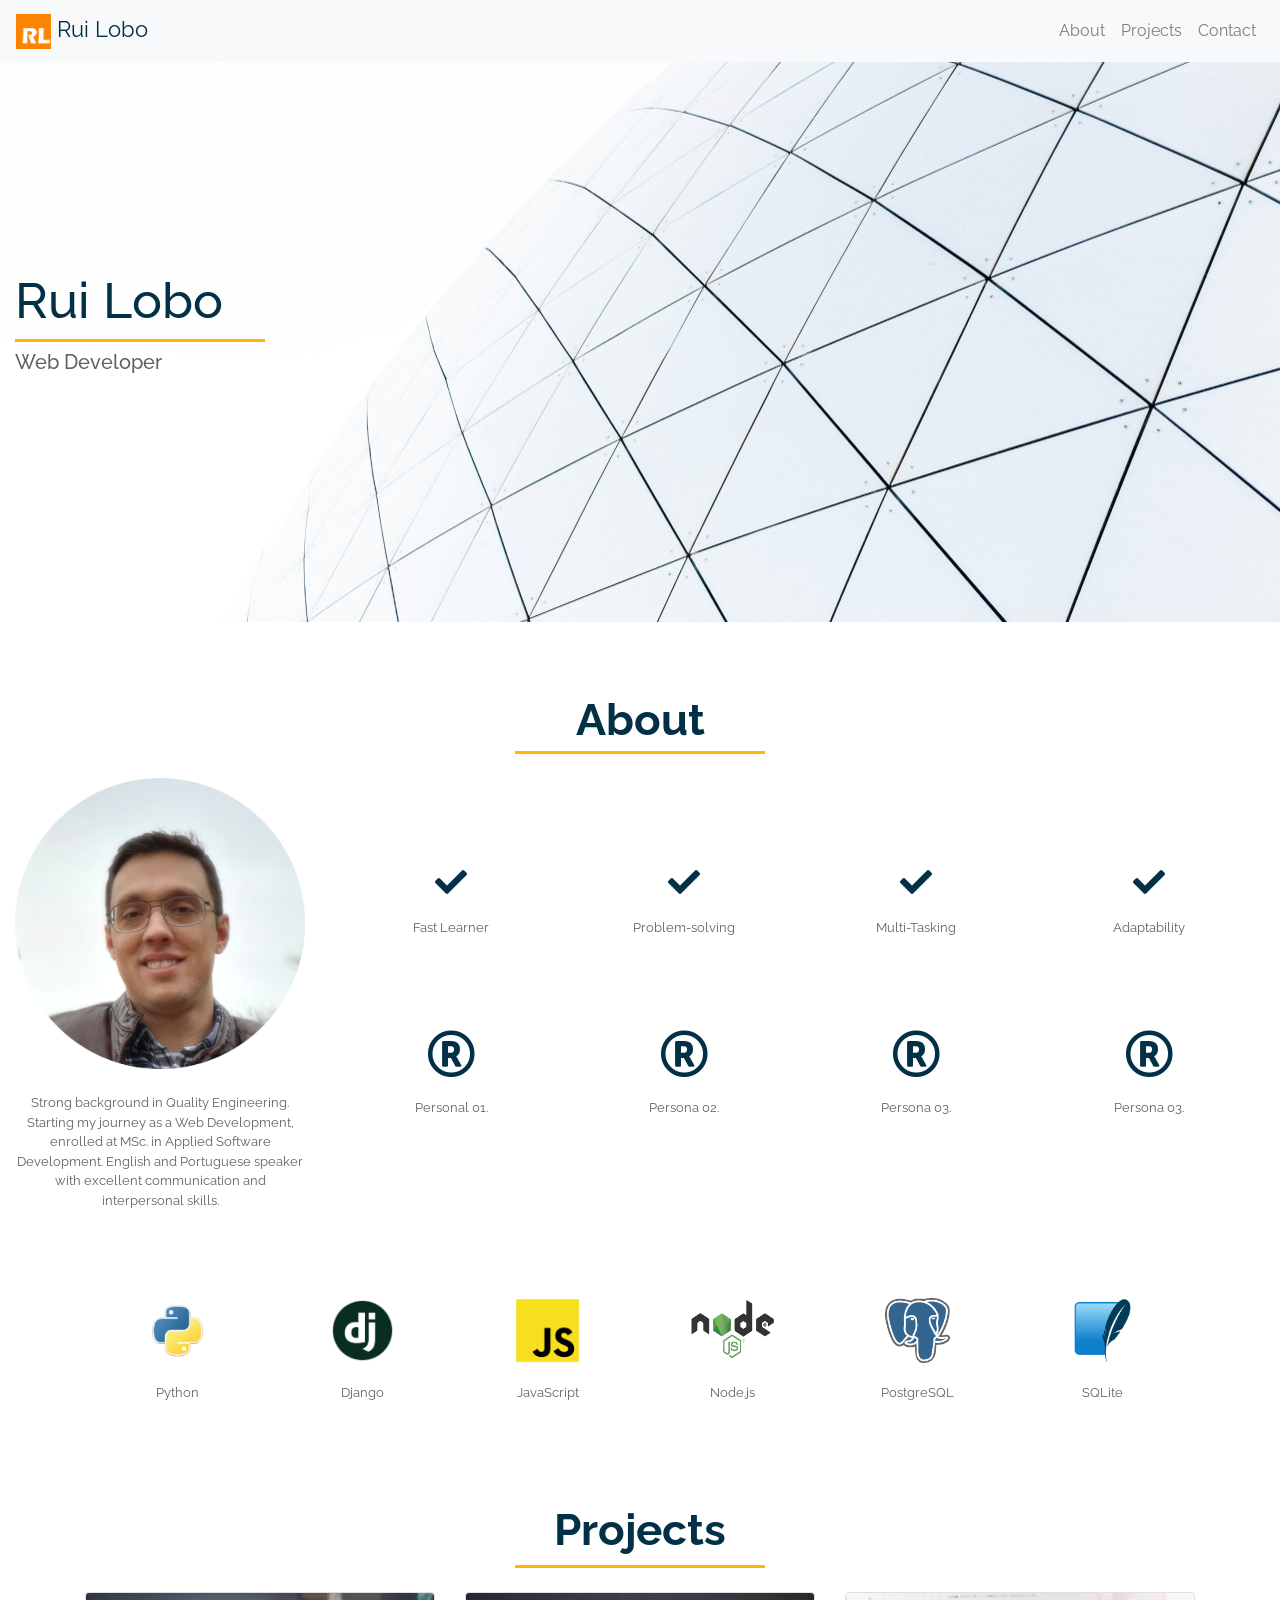
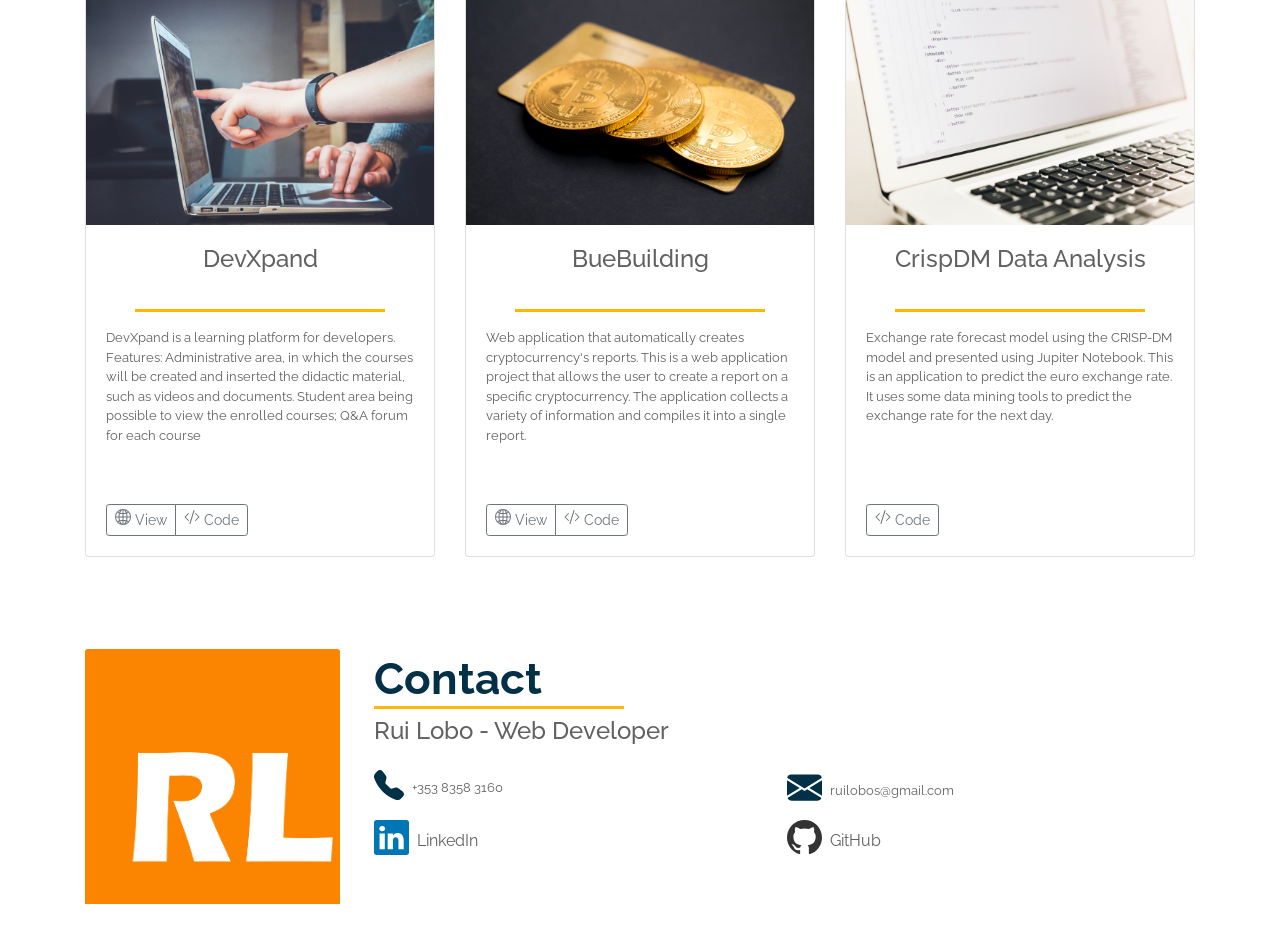
==== commit b9a0ce0d: "first release" ====
--- a/index.html
+++ b/index.html
@@ -6,7 +6,11 @@
       <meta name="viewport" content="width=device-width, initial-scale=1, shrink-to-fit=no">
 
       <!-- Google Font -->
-      <link href="https://fonts.googleapis.com/css?family=Nunito:200,300,400,700" rel="stylesheet">
+      <link rel="preconnect" href="https://fonts.gstatic.com">
+      <link href="https://fonts.googleapis.com/css2?family=Raleway:wght@500;700&display=swap" rel="stylesheet">
+
+      <!-- Font Awsome -->
+      <link rel="stylesheet" href="https://use.fontawesome.com/releases/v5.15.2/css/all.css" integrity="sha384-vSIIfh2YWi9wW0r9iZe7RJPrKwp6bG+s9QZMoITbCckVJqGCCRhc+ccxNcdpHuYu" crossorigin="anonymous">
 
       <!-- Bootstrap CSS -->
       <link rel="stylesheet" href="https://stackpath.bootstrapcdn.com/bootstrap/4.1.3/css/bootstrap.min.css" integrity="sha384-MCw98/SFnGE8fJT3GXwEOngsV7Zt27NXFoaoApmYm81iuXoPkFOJwJ8ERdknLPMO" crossorigin="anonymous">
@@ -20,7 +24,7 @@
     <!--NAVBAR-->
     <nav id="menu" class="navbar navbar-expand-lg navbar-light bg-light sticky-top">
       <a class="navbar-brand" href="#">
-          <img src="imgs/Logo.jpg" width="35" height="35" class="d-inline-block align-center" alt="">
+          <img src="imgs/Logo3.png" width="35" height="35" class="d-inline-block align-center" alt="">
           Rui Lobo
       </a>
       <button class="navbar-toggler" type="button" data-toggle="collapse" data-target="#navbarSupportedContent" aria-controls="navbarSupportedContent" aria-expanded="false" aria-label="Toggle navigation">
@@ -30,187 +34,121 @@
       <div class="collapse navbar-collapse" id="navbarSupportedContent">
         <ul class="navbar-nav ml-auto">
           <li class="nav-item">   
-            <a class="nav-link" href="#">About</a>
+            <a class="nav-link" href="#about">About</a>
           </li>
           <li class="nav-item">
-              <a class="nav-link" href="#">Projects</a>
+              <a class="nav-link" href="#projects">Projects</a>
             </li>
             <li class="nav-item">
-              <a class="nav-link" href="#">Contact</a>
+              <a class="nav-link" href="#contact">Contact</a>
           </li>
         </ul>
       </div>
     </nav>
 
     <!--COVER-->
-    <section id="cover" class="jumbotron text-left d-flex flex-column justify-content-center align-items-start">
-          <h1 class="jumbotron-heading">Rui Lobo</h1>
-          <p class="lead text-muted">Web Developer</p>
+    <section class="parallax">
+      <div class="container-fluid">
+        <div id="cover" class="row align-items-end">
+          <div class="col-12 col-sm-5">
+            <h1>Rui Lobo</h1>
+            <hr id="hr_cover" class="mt-0 mb-2">
+            <h5>Web Developer</h5>
+          </div>
+        </div>
+      </div>
     </section>
 
     <!--ABOUT-->
+    <div id="about" class="mb-4" style="height: 3rem"></div>
     <section>
-      <h2 class="text-center mb-4">About</h2>
-      <div class="container">
+      <div>
+        <h2 class="text-center mb-1">About</h2>
+        <hr class="mt-0 mb-4">
+      </div>
+      <div class="container-fluid">
         <div class="row">
           <div class="col-sm-3 col-xl-3 m-0">
             <div class="text-left d-flex flex-column justify-content-center align-items-center">
               <div class="profile_image">
-                <img class="card-img-top" src="imgs/15175431.jpg" alt="" data-holder-rendered="true">
+                <img class="card-img-top" src="imgs/Picture4.png" alt="" data-holder-rendered="true">
               </div>
               <div class="profile_description text-center mt-4 mb-4">
-                <p>Strong background in Quality Engineering. Starting my journey as a Web Development, enrolled at MSc, in Applied Software Development. English and Portuguese speaker with excellent communication and interpersonal skills.</p>
-              </div>
-            </div>
-          </div>
-          <div class="col-sm-9 col-xl-9 m-0">
-            <div id=tech_skills>
+                <p>Strong background in Quality Engineering. Starting my journey as a Web Development, enrolled at MSc. in Applied Software Development. English and Portuguese speaker with excellent communication and interpersonal skills.</p>
+              </div>
+            </div>
+          </div>
+          <div class="col-sm-9 col-xl-9 m-0 my-auto">
+            <div id="soft_skills" class="mb-5">
               <div class="container">
-                <div class="row">
-                  <div class="col-6 col-sm-3 col-lg-3 mb-4">
-                    <div class="card border-0 align-items-center">
-                      <img src="imgs/python_logo.png" width="65" height="65" class="d-inline-block align-top" alt="">
-                      <div class="card-body">
-                        <p class="card-text">Python</p>
-                      </div>
-                    </div>
-                  </div>
-                  <div class="col-6 col-sm-3 col-lg-3 mb-4">
-                    <div class="card border-0 align-items-center">
-                      <img src="imgs/django_logo.png" width="65" height="65" class="d-inline-block align-top" alt="">
-                      <div class="card-body">
-                        <p class="card-text">Django</p>
-                      </div>
-                    </div>
-                  </div>
-                  <div class="col-6 col-sm-3 col-lg-3 mb-4">
-                    <div class="card border-0 align-items-center">
-                      <img src="imgs/javascript_logo.png" width="65" height="65" class="d-inline-block align-top" alt="">
-                      <div class="card-body">
-                        <p class="card-text">JavaScript</p>
-                      </div>
-                    </div>
-                  </div>
-                  <div class="col-6 col-sm-3 col-lg-3 mb-4">
-                    <div class="card border-0 align-items-center">
-                      <img src="imgs/node_logo.png" width="85" height="65" class="d-inline-block align-top" alt="">
-                      <div class="card-body">
-                        <p class="card-text">Node.js</p>
-                      </div>
-                    </div>
-                  </div>
-                </div>
-              </div>
-            </div>
-            <div id=soft_skills>
+                <div class="row justify-content-around">
+                  <div class="col-6 col-sm-3 col-lg-3 mb-4">
+                    <div class="card border-0 align-items-center">
+                      <i class="fas fa-check fa-2x"></i>
+                      <div class="card-body">
+                        <p class="card-text">Fast Learner</p>
+                      </div>
+                    </div>
+                  </div>
+                  <div class="col-6 col-sm-3 col-lg-3 mb-4">
+                    <div class="card border-0 align-items-center">
+                      <i class="fas fa-check fa-2x"></i>
+                      <div class="card-body">
+                        <p class="card-text">Problem-solving</p>
+                      </div>
+                    </div>
+                  </div>
+                  <div class="col-6 col-sm-3 col-lg-3 mb-4">
+                    <div class="card border-0 align-items-center">
+                      <i class="fas fa-check fa-2x"></i>
+                      <div class="card-body">
+                        <p class="card-text">Multi-Tasking</p>
+                      </div>
+                    </div>
+                  </div>
+                  <div class="col-6 col-sm-3 col-lg-3 mb-4">
+                    <div class="card border-0 align-items-center">
+                      <i class="fas fa-check fa-2x"></i>
+                      <div class="card-body">
+                        <p class="card-text">Adaptability</p>
+                      </div>
+                    </div>
+                  </div>
+                </div>
+              </div>
+            </div>
+            <div id="personal_interests" class="mt-5">
               <div class="container">
-                <div class="row">
-                  <div class="col-6 col-sm-3 col-lg-3 mb-4">
-                    <div class="card border-0 align-items-center">
-                      <svg xmlns="http://www.w3.org/2000/svg" width="45" height="45" fill="#F7DF1E" class="bi bi-stack" viewBox="0 0 16 16">
-                        <path d="M14.12 10.163l1.715.858c.22.11.22.424 0 .534L8.267 15.34a.598.598 0 0 1-.534 0L.165 11.555a.299.299 0 0 1 0-.534l1.716-.858 5.317 2.659c.505.252 1.1.252 1.604 0l5.317-2.66zM7.733.063a.598.598 0 0 1 .534 0l7.568 3.784a.3.3 0 0 1 0 .535L8.267 8.165a.598.598 0 0 1-.534 0L.165 4.382a.299.299 0 0 1 0-.535L7.733.063z"/>
-                        <path d="M14.12 6.576l1.715.858c.22.11.22.424 0 .534l-7.568 3.784a.598.598 0 0 1-.534 0L.165 7.968a.299.299 0 0 1 0-.534l1.716-.858 5.317 2.659c.505.252 1.1.252 1.604 0l5.317-2.659z"/>
-                      </svg>
-                      <div class="card-body">
-                        <p class="card-text">Fast Learner</p>
-                      </div>
-                    </div>
-                  </div>
-                  <div class="col-6 col-sm-3 col-lg-3 mb-4">
-                    <div class="card border-0 align-items-center">
-                      <svg xmlns="http://www.w3.org/2000/svg" width="45" height="45" fill="#F7DF1E" class="bi bi-stack" viewBox="0 0 16 16">
-                        <path d="M14.12 10.163l1.715.858c.22.11.22.424 0 .534L8.267 15.34a.598.598 0 0 1-.534 0L.165 11.555a.299.299 0 0 1 0-.534l1.716-.858 5.317 2.659c.505.252 1.1.252 1.604 0l5.317-2.66zM7.733.063a.598.598 0 0 1 .534 0l7.568 3.784a.3.3 0 0 1 0 .535L8.267 8.165a.598.598 0 0 1-.534 0L.165 4.382a.299.299 0 0 1 0-.535L7.733.063z"/>
-                        <path d="M14.12 6.576l1.715.858c.22.11.22.424 0 .534l-7.568 3.784a.598.598 0 0 1-.534 0L.165 7.968a.299.299 0 0 1 0-.534l1.716-.858 5.317 2.659c.505.252 1.1.252 1.604 0l5.317-2.659z"/>
-                      </svg>
-                      <div class="card-body">
-                        <p class="card-text">Problem-solving</p>
-                      </div>
-                    </div>
-                  </div>
-                  <div class="col-6 col-sm-3 col-lg-3 mb-4">
-                    <div class="card border-0 align-items-center">
-                      <svg xmlns="http://www.w3.org/2000/svg" width="45" height="45" fill="#F7DF1E" class="bi bi-stack" viewBox="0 0 16 16">
-                        <path d="M14.12 10.163l1.715.858c.22.11.22.424 0 .534L8.267 15.34a.598.598 0 0 1-.534 0L.165 11.555a.299.299 0 0 1 0-.534l1.716-.858 5.317 2.659c.505.252 1.1.252 1.604 0l5.317-2.66zM7.733.063a.598.598 0 0 1 .534 0l7.568 3.784a.3.3 0 0 1 0 .535L8.267 8.165a.598.598 0 0 1-.534 0L.165 4.382a.299.299 0 0 1 0-.535L7.733.063z"/>
-                        <path d="M14.12 6.576l1.715.858c.22.11.22.424 0 .534l-7.568 3.784a.598.598 0 0 1-.534 0L.165 7.968a.299.299 0 0 1 0-.534l1.716-.858 5.317 2.659c.505.252 1.1.252 1.604 0l5.317-2.659z"/>
-                      </svg>
-                      <div class="card-body">
-                        <p class="card-text">Multi-Tasking</p>
-                      </div>
-                    </div>
-                  </div>
-                  <div class="col-6 col-sm-3 col-lg-3 mb-4">
-                    <div class="card border-0 align-items-center">
-                      <svg xmlns="http://www.w3.org/2000/svg" width="45" height="45" fill="#F7DF1E" class="bi bi-stack" viewBox="0 0 16 16">
-                        <path d="M14.12 10.163l1.715.858c.22.11.22.424 0 .534L8.267 15.34a.598.598 0 0 1-.534 0L.165 11.555a.299.299 0 0 1 0-.534l1.716-.858 5.317 2.659c.505.252 1.1.252 1.604 0l5.317-2.66zM7.733.063a.598.598 0 0 1 .534 0l7.568 3.784a.3.3 0 0 1 0 .535L8.267 8.165a.598.598 0 0 1-.534 0L.165 4.382a.299.299 0 0 1 0-.535L7.733.063z"/>
-                        <path d="M14.12 6.576l1.715.858c.22.11.22.424 0 .534l-7.568 3.784a.598.598 0 0 1-.534 0L.165 7.968a.299.299 0 0 1 0-.534l1.716-.858 5.317 2.659c.505.252 1.1.252 1.604 0l5.317-2.659z"/>
-                      </svg>
-                      <div class="card-body">
-                        <p class="card-text">Adaptability</p>
-                      </div>
-                    </div>
-                  </div>
-                </div>
-              </div>
-            </div>
-            <div id="personal_interests">
-              <div class="container">
-                <div class="row">
-                  <div class="col-6 col-sm-4 col-lg-4 mb-4">
-                    <div class="card border-0 align-items-center">
-                      <svg xmlns="http://www.w3.org/2000/svg" width="45" height="45" fill="#F7DF1E" class="bi bi-stack" viewBox="0 0 16 16">
-                        <path d="M14.12 10.163l1.715.858c.22.11.22.424 0 .534L8.267 15.34a.598.598 0 0 1-.534 0L.165 11.555a.299.299 0 0 1 0-.534l1.716-.858 5.317 2.659c.505.252 1.1.252 1.604 0l5.317-2.66zM7.733.063a.598.598 0 0 1 .534 0l7.568 3.784a.3.3 0 0 1 0 .535L8.267 8.165a.598.598 0 0 1-.534 0L.165 4.382a.299.299 0 0 1 0-.535L7.733.063z"/>
-                        <path d="M14.12 6.576l1.715.858c.22.11.22.424 0 .534l-7.568 3.784a.598.598 0 0 1-.534 0L.165 7.968a.299.299 0 0 1 0-.534l1.716-.858 5.317 2.659c.505.252 1.1.252 1.604 0l5.317-2.659z"/>
-                      </svg>
+                <div class="row justify-content-around">
+                  <div class="col-6 col-sm-3 col-lg-3 mb-4">
+                    <div class="card border-0 align-items-center">
+                      <i class="far fa-registered fa-3x"></i>
                       <div class="card-body">
                         <p class="card-text">Personal 01.</p>
                       </div>
                     </div>
                   </div>
-                  <div class="col-6 col-sm-4 col-lg-4 mb-4">
-                    <div class="card border-0 align-items-center">
-                      <svg xmlns="http://www.w3.org/2000/svg" width="45" height="45" fill="#F7DF1E" class="bi bi-stack" viewBox="0 0 16 16">
-                        <path d="M14.12 10.163l1.715.858c.22.11.22.424 0 .534L8.267 15.34a.598.598 0 0 1-.534 0L.165 11.555a.299.299 0 0 1 0-.534l1.716-.858 5.317 2.659c.505.252 1.1.252 1.604 0l5.317-2.66zM7.733.063a.598.598 0 0 1 .534 0l7.568 3.784a.3.3 0 0 1 0 .535L8.267 8.165a.598.598 0 0 1-.534 0L.165 4.382a.299.299 0 0 1 0-.535L7.733.063z"/>
-                        <path d="M14.12 6.576l1.715.858c.22.11.22.424 0 .534l-7.568 3.784a.598.598 0 0 1-.534 0L.165 7.968a.299.299 0 0 1 0-.534l1.716-.858 5.317 2.659c.505.252 1.1.252 1.604 0l5.317-2.659z"/>
-                      </svg>
+                  <div class="col-6 col-sm-3 col-lg-3 mb-4">
+                    <div class="card border-0 align-items-center">
+                      <i class="far fa-registered fa-3x"></i>
                       <div class="card-body">
                         <p class="card-text">Persona 02.</p>
                       </div>
                     </div>
                   </div>
-                  <div class="col-6 col-sm-4 col-lg-4 mb-4">
-                    <div class="card border-0 align-items-center">
-                      <svg xmlns="http://www.w3.org/2000/svg" width="45" height="45" fill="#f0db4f" class="bi bi-stack" viewBox="0 0 16 16">
-                        <path d="M14.12 10.163l1.715.858c.22.11.22.424 0 .534L8.267 15.34a.598.598 0 0 1-.534 0L.165 11.555a.299.299 0 0 1 0-.534l1.716-.858 5.317 2.659c.505.252 1.1.252 1.604 0l5.317-2.66zM7.733.063a.598.598 0 0 1 .534 0l7.568 3.784a.3.3 0 0 1 0 .535L8.267 8.165a.598.598 0 0 1-.534 0L.165 4.382a.299.299 0 0 1 0-.535L7.733.063z"/>
-                        <path d="M14.12 6.576l1.715.858c.22.11.22.424 0 .534l-7.568 3.784a.598.598 0 0 1-.534 0L.165 7.968a.299.299 0 0 1 0-.534l1.716-.858 5.317 2.659c.505.252 1.1.252 1.604 0l5.317-2.659z"/>
-                      </svg>
+                  <div class="col-6 col-sm-3 col-lg-3 mb-4">
+                    <div class="card border-0 align-items-center">
+                      <i class="far fa-registered fa-3x"></i>
                       <div class="card-body">
                         <p class="card-text">Persona 03.</p>
                       </div>
                     </div>
                   </div>
-                </div>
-              </div>
-            </div>
-            <div id="social_medias">
-              <div class="container">
-                <div class="row">
-                  <div class="col-6 col-sm-6 col-lg-6 mb-4">
-                    <div class="card border-0 align-items-center">
-                      <svg xmlns="http://www.w3.org/2000/svg" width="45" height="45" fill="#0077B5" class="bi bi-linkedin" viewBox="0 0 16 16">
-                        <path d="M0 1.146C0 .513.526 0 1.175 0h13.65C15.474 0 16 .513 16 1.146v13.708c0 .633-.526 1.146-1.175 1.146H1.175C.526 16 0 15.487 0 14.854V1.146zm4.943 12.248V6.169H2.542v7.225h2.401zm-1.2-8.212c.837 0 1.358-.554 1.358-1.248-.015-.709-.52-1.248-1.342-1.248-.822 0-1.359.54-1.359 1.248 0 .694.521 1.248 1.327 1.248h.016zm4.908 8.212V9.359c0-.216.016-.432.08-.586.173-.431.568-.878 1.232-.878.869 0 1.216.662 1.216 1.634v3.865h2.401V9.25c0-2.22-1.184-3.252-2.764-3.252-1.274 0-1.845.7-2.165 1.193v.025h-.016a5.54 5.54 0 0 1 .016-.025V6.169h-2.4c.03.678 0 7.225 0 7.225h2.4z"/>
-                      </svg>
-                      <div class="card-body">
-                        <p class="card-text">LinkedIn.</p>
-                      </div>
-                    </div>
-                  </div>
-                  <div class="col-6 col-sm-6 col-lg-6 mb-4">
-                    <div class="card border-0 align-items-center">
-                      <svg xmlns="http://www.w3.org/2000/svg" width="45" height="45" fill="#333" class="bi bi-github" viewBox="0 0 16 16">
-                        <path d="M8 0C3.58 0 0 3.58 0 8c0 3.54 2.29 6.53 5.47 7.59.4.07.55-.17.55-.38 0-.19-.01-.82-.01-1.49-2.01.37-2.53-.49-2.69-.94-.09-.23-.48-.94-.82-1.13-.28-.15-.68-.52-.01-.53.63-.01 1.08.58 1.23.82.72 1.21 1.87.87 2.33.66.07-.52.28-.87.51-1.07-1.78-.2-3.64-.89-3.64-3.95 0-.87.31-1.59.82-2.15-.08-.2-.36-1.02.08-2.12 0 0 .67-.21 2.2.82.64-.18 1.32-.27 2-.27.68 0 1.36.09 2 .27 1.53-1.04 2.2-.82 2.2-.82.44 1.1.16 1.92.08 2.12.51.56.82 1.27.82 2.15 0 3.07-1.87 3.75-3.65 3.95.29.25.54.73.54 1.48 0 1.07-.01 1.93-.01 2.2 0 .21.15.46.55.38A8.012 8.012 0 0 0 16 8c0-4.42-3.58-8-8-8z"/>
-                      </svg>
-                      <div class="card-body">
-                        <p class="card-text">GitHub</p>
+                  <div class="col-6 col-sm-3 col-lg-3 mb-4">
+                    <div class="card border-0 align-items-center">
+                      <i class="far fa-registered fa-3x"></i>
+                      <div class="card-body">
+                        <p class="card-text">Persona 03.</p>
                       </div>
                     </div>
                   </div>
@@ -220,66 +158,145 @@
           </div>
         </div>
       </div>
+      <div class="container mt-5">
+        <div id=tech_skills>
+          <div class="container">
+            <div class="row">
+              <div class="col-6 col-sm-2 col-lg-2 mb-4">
+                <div class="card border-0 align-items-center">
+                  <img src="imgs/python_logo.png" width="65" height="65" class="d-inline-block align-top" alt="">
+                  <div class="card-body">
+                    <p class="card-text">Python</p>
+                  </div>
+                </div>
+              </div>
+              <div class="col-6 col-sm-2 col-lg-2 mb-4">
+                <div class="card border-0 align-items-center">
+                  <img src="imgs/django_logo.png" width="65" height="65" class="d-inline-block align-top" alt="">
+                  <div class="card-body">
+                    <p class="card-text">Django</p>
+                  </div>
+                </div>
+              </div>
+              <div class="col-6 col-sm-2 col-lg-2 mb-4">
+                <div class="card border-0 align-items-center">
+                  <img src="imgs/javascript_logo.png" width="65" height="65" class="d-inline-block align-top" alt="">
+                  <div class="card-body">
+                    <p class="card-text">JavaScript</p>
+                  </div>
+                </div>
+              </div>
+              <div class="col-6 col-sm-2 col-lg-2 mb-4">
+                <div class="card border-0 align-items-center">
+                  <img src="imgs/node_logo.png" width="85" height="65" class="d-inline-block align-top" alt="">
+                  <div class="card-body">
+                    <p class="card-text">Node.js</p>
+                  </div>
+                </div>
+              </div>
+              <div class="col-6 col-sm-2 col-lg-2 mb-4">
+                <div class="card border-0 align-items-center">
+                  <img src="imgs/postgresql.png" width="65" height="65" class="d-inline-block align-top" alt="">
+                  <div class="card-body">
+                    <p class="card-text">PostgreSQL</p>
+                  </div>
+                </div>
+              </div>
+              <div class="col-6 col-sm-2 col-lg-2 mb-4">
+                <div class="card border-0 align-items-center">
+                  <img src="imgs/Sqlite-square-icon.svg.png" width="65" height="65" class="d-inline-block align-top" alt="">
+                  <div class="card-body">
+                    <p class="card-text">SQLite</p>
+                  </div>
+                </div>
+              </div>
+            </div>
+          </div>
+        </div>
+      </div>
     </section>
 
-    <!--PORTFOLIO-->
+    <!--PROJECTS-->
+    <div id="projects" class="mb-2" style="height: 0.1rem"></div>
     <section class="album py-5 bg-default">
-      <h2 class="text-center">Portfolio</h2>
-        <p class="text-center">Something short and leading about the collection below—its contents.</p>
+      <div>
+        <h2 class="text-center">Projects</h2>
+        <hr class="mt-0 mb-4">
+      </div>
       <div class="container">
         <div class="row">
-          <div class="col-lg-4 mb-4">
+          <div id="card" class="col-lg-4 mb-4">
             <div class="card shadow-sm">
               <img class="card-img-top" src="imgs/john-schnobrich-FlPc9_VocJ4-unsplash.jpg" alt="" data-holder-rendered="true">
               <div class="card-body">
-                <h4 class="card-title">DevXpand</h4>
-                <p class="card-text">This is a wider card with supporting text below as a natural lead-in to additional content. This content is a little bit longer.</p>
+                <h4 class="card-title text-center">DevXpand</h4>
+                <hr>
+                <p class="card-text">DevXpand is a learning platform for developers. Features: Administrative area, in which the courses will be created and inserted the didactic material, such as videos and documents. Student area being possible to view the enrolled courses; Q&A forum for each course</p>
                 <div class="d-flex justify-content-between align-items-center">
                   <div class="btn-group">
-                    <button type="button" class="btn btn-sm btn-outline-secondary"><svg xmlns="http://www.w3.org/2000/svg" width="16" height="16" fill="currentColor" class="bi bi-globe2" viewBox="0 0 16 16">
-                      <path d="M0 8a8 8 0 1 1 16 0A8 8 0 0 1 0 8zm7.5-6.923c-.67.204-1.335.82-1.887 1.855-.143.268-.276.56-.395.872.705.157 1.472.257 2.282.287V1.077zM4.249 3.539c.142-.384.304-.744.481-1.078a6.7 6.7 0 0 1 .597-.933A7.01 7.01 0 0 0 3.051 3.05c.362.184.763.349 1.198.49zM3.509 7.5c.036-1.07.188-2.087.436-3.008a9.124 9.124 0 0 1-1.565-.667A6.964 6.964 0 0 0 1.018 7.5h2.49zm1.4-2.741a12.344 12.344 0 0 0-.4 2.741H7.5V5.091c-.91-.03-1.783-.145-2.591-.332zM8.5 5.09V7.5h2.99a12.342 12.342 0 0 0-.399-2.741c-.808.187-1.681.301-2.591.332zM4.51 8.5c.035.987.176 1.914.399 2.741A13.612 13.612 0 0 1 7.5 10.91V8.5H4.51zm3.99 0v2.409c.91.03 1.783.145 2.591.332.223-.827.364-1.754.4-2.741H8.5zm-3.282 3.696c.12.312.252.604.395.872.552 1.035 1.218 1.65 1.887 1.855V11.91c-.81.03-1.577.13-2.282.287zm.11 2.276a6.696 6.696 0 0 1-.598-.933 8.853 8.853 0 0 1-.481-1.079 8.38 8.38 0 0 0-1.198.49 7.01 7.01 0 0 0 2.276 1.522zm-1.383-2.964A13.36 13.36 0 0 1 3.508 8.5h-2.49a6.963 6.963 0 0 0 1.362 3.675c.47-.258.995-.482 1.565-.667zm6.728 2.964a7.009 7.009 0 0 0 2.275-1.521 8.376 8.376 0 0 0-1.197-.49 8.853 8.853 0 0 1-.481 1.078 6.688 6.688 0 0 1-.597.933zM8.5 11.909v3.014c.67-.204 1.335-.82 1.887-1.855.143-.268.276-.56.395-.872A12.63 12.63 0 0 0 8.5 11.91zm3.555-.401c.57.185 1.095.409 1.565.667A6.963 6.963 0 0 0 14.982 8.5h-2.49a13.36 13.36 0 0 1-.437 3.008zM14.982 7.5a6.963 6.963 0 0 0-1.362-3.675c-.47.258-.995.482-1.565.667.248.92.4 1.938.437 3.008h2.49zM11.27 2.461c.177.334.339.694.482 1.078a8.368 8.368 0 0 0 1.196-.49 7.01 7.01 0 0 0-2.275-1.52c.218.283.418.597.597.932zm-.488 1.343a7.765 7.765 0 0 0-.395-.872C9.835 1.897 9.17 1.282 8.5 1.077V4.09c.81-.03 1.577-.13 2.282-.287z"/>
-                    </svg>   View</button>
-                    <button type="button" class="btn btn-sm btn-outline-secondary"><svg xmlns="http://www.w3.org/2000/svg" width="16" height="16" fill="currentColor" class="bi bi-code-slash" viewBox="0 0 16 16">
-                      <path d="M10.478 1.647a.5.5 0 1 0-.956-.294l-4 13a.5.5 0 0 0 .956.294l4-13zM4.854 4.146a.5.5 0 0 1 0 .708L1.707 8l3.147 3.146a.5.5 0 0 1-.708.708l-3.5-3.5a.5.5 0 0 1 0-.708l3.5-3.5a.5.5 0 0 1 .708 0zm6.292 0a.5.5 0 0 0 0 .708L14.293 8l-3.147 3.146a.5.5 0 0 0 .708.708l3.5-3.5a.5.5 0 0 0 0-.708l-3.5-3.5a.5.5 0 0 0-.708 0z"/>
-                    </svg>   Code</button>
-                  </div>
-                </div>
-              </div>
-            </div>
-          </div>
-          <div class="col-lg-4 mb-4">
+                    <button type="button" class="btn btn-sm btn-outline-secondary">
+                      <a href="http://devxpand.herokuapp.com/">
+                        <svg xmlns="http://www.w3.org/2000/svg" width="16" height="16" fill="currentColor" class="bi bi-globe2" viewBox="0 0 16 16">
+                          <path d="M0 8a8 8 0 1 1 16 0A8 8 0 0 1 0 8zm7.5-6.923c-.67.204-1.335.82-1.887 1.855-.143.268-.276.56-.395.872.705.157 1.472.257 2.282.287V1.077zM4.249 3.539c.142-.384.304-.744.481-1.078a6.7 6.7 0 0 1 .597-.933A7.01 7.01 0 0 0 3.051 3.05c.362.184.763.349 1.198.49zM3.509 7.5c.036-1.07.188-2.087.436-3.008a9.124 9.124 0 0 1-1.565-.667A6.964 6.964 0 0 0 1.018 7.5h2.49zm1.4-2.741a12.344 12.344 0 0 0-.4 2.741H7.5V5.091c-.91-.03-1.783-.145-2.591-.332zM8.5 5.09V7.5h2.99a12.342 12.342 0 0 0-.399-2.741c-.808.187-1.681.301-2.591.332zM4.51 8.5c.035.987.176 1.914.399 2.741A13.612 13.612 0 0 1 7.5 10.91V8.5H4.51zm3.99 0v2.409c.91.03 1.783.145 2.591.332.223-.827.364-1.754.4-2.741H8.5zm-3.282 3.696c.12.312.252.604.395.872.552 1.035 1.218 1.65 1.887 1.855V11.91c-.81.03-1.577.13-2.282.287zm.11 2.276a6.696 6.696 0 0 1-.598-.933 8.853 8.853 0 0 1-.481-1.079 8.38 8.38 0 0 0-1.198.49 7.01 7.01 0 0 0 2.276 1.522zm-1.383-2.964A13.36 13.36 0 0 1 3.508 8.5h-2.49a6.963 6.963 0 0 0 1.362 3.675c.47-.258.995-.482 1.565-.667zm6.728 2.964a7.009 7.009 0 0 0 2.275-1.521 8.376 8.376 0 0 0-1.197-.49 8.853 8.853 0 0 1-.481 1.078 6.688 6.688 0 0 1-.597.933zM8.5 11.909v3.014c.67-.204 1.335-.82 1.887-1.855.143-.268.276-.56.395-.872A12.63 12.63 0 0 0 8.5 11.91zm3.555-.401c.57.185 1.095.409 1.565.667A6.963 6.963 0 0 0 14.982 8.5h-2.49a13.36 13.36 0 0 1-.437 3.008zM14.982 7.5a6.963 6.963 0 0 0-1.362-3.675c-.47.258-.995.482-1.565.667.248.92.4 1.938.437 3.008h2.49zM11.27 2.461c.177.334.339.694.482 1.078a8.368 8.368 0 0 0 1.196-.49 7.01 7.01 0 0 0-2.275-1.52c.218.283.418.597.597.932zm-.488 1.343a7.765 7.765 0 0 0-.395-.872C9.835 1.897 9.17 1.282 8.5 1.077V4.09c.81-.03 1.577-.13 2.282-.287z"/>
+                        </svg>   View
+                      </a>
+                    </button>
+                    <button type="button" class="btn btn-sm btn-outline-secondary">
+                      <a href="https://github.com/ruilobos/DevXpand">
+                        <svg xmlns="http://www.w3.org/2000/svg" width="16" height="16" fill="currentColor" class="bi bi-code-slash" viewBox="0 0 16 16">
+                          <path d="M10.478 1.647a.5.5 0 1 0-.956-.294l-4 13a.5.5 0 0 0 .956.294l4-13zM4.854 4.146a.5.5 0 0 1 0 .708L1.707 8l3.147 3.146a.5.5 0 0 1-.708.708l-3.5-3.5a.5.5 0 0 1 0-.708l3.5-3.5a.5.5 0 0 1 .708 0zm6.292 0a.5.5 0 0 0 0 .708L14.293 8l-3.147 3.146a.5.5 0 0 0 .708.708l3.5-3.5a.5.5 0 0 0 0-.708l-3.5-3.5a.5.5 0 0 0-.708 0z"/>
+                        </svg>   Code
+                      </a>
+                    </button>
+                  </div>
+                </div>
+              </div>
+            </div>
+          </div>
+          <div id="card" class="col-lg-4 mb-4">
             <div class="card shadow-sm">
               <img class="card-img-top" src="imgs/dmitry-demidko-z4VuRg-ZOEg-unsplash (1).jpg" alt="" data-holder-rendered="true">
               <div class="card-body">
-                <h4 class="card-title">BueBuilding</h4>
-                <p class="card-text">This is a wider card with supporting text below as a natural lead-in to additional content. This content is a little bit longer.</p>
+                <h4 class="card-title text-center">BueBuilding</h4>
+                <hr>
+                <p class="card-text">Web application that automatically creates cryptocurrency's reports. This is a web application project that allows the user to create a report on a specific cryptocurrency. The application collects a variety of information and compiles it into a single report.</p>
                 <div class="d-flex justify-content-between align-items-center">
                   <div class="btn-group">
-                    <button type="button" class="btn btn-sm btn-outline-secondary"><svg xmlns="http://www.w3.org/2000/svg" width="16" height="16" fill="currentColor" class="bi bi-globe2" viewBox="0 0 16 16">
-                      <path d="M0 8a8 8 0 1 1 16 0A8 8 0 0 1 0 8zm7.5-6.923c-.67.204-1.335.82-1.887 1.855-.143.268-.276.56-.395.872.705.157 1.472.257 2.282.287V1.077zM4.249 3.539c.142-.384.304-.744.481-1.078a6.7 6.7 0 0 1 .597-.933A7.01 7.01 0 0 0 3.051 3.05c.362.184.763.349 1.198.49zM3.509 7.5c.036-1.07.188-2.087.436-3.008a9.124 9.124 0 0 1-1.565-.667A6.964 6.964 0 0 0 1.018 7.5h2.49zm1.4-2.741a12.344 12.344 0 0 0-.4 2.741H7.5V5.091c-.91-.03-1.783-.145-2.591-.332zM8.5 5.09V7.5h2.99a12.342 12.342 0 0 0-.399-2.741c-.808.187-1.681.301-2.591.332zM4.51 8.5c.035.987.176 1.914.399 2.741A13.612 13.612 0 0 1 7.5 10.91V8.5H4.51zm3.99 0v2.409c.91.03 1.783.145 2.591.332.223-.827.364-1.754.4-2.741H8.5zm-3.282 3.696c.12.312.252.604.395.872.552 1.035 1.218 1.65 1.887 1.855V11.91c-.81.03-1.577.13-2.282.287zm.11 2.276a6.696 6.696 0 0 1-.598-.933 8.853 8.853 0 0 1-.481-1.079 8.38 8.38 0 0 0-1.198.49 7.01 7.01 0 0 0 2.276 1.522zm-1.383-2.964A13.36 13.36 0 0 1 3.508 8.5h-2.49a6.963 6.963 0 0 0 1.362 3.675c.47-.258.995-.482 1.565-.667zm6.728 2.964a7.009 7.009 0 0 0 2.275-1.521 8.376 8.376 0 0 0-1.197-.49 8.853 8.853 0 0 1-.481 1.078 6.688 6.688 0 0 1-.597.933zM8.5 11.909v3.014c.67-.204 1.335-.82 1.887-1.855.143-.268.276-.56.395-.872A12.63 12.63 0 0 0 8.5 11.91zm3.555-.401c.57.185 1.095.409 1.565.667A6.963 6.963 0 0 0 14.982 8.5h-2.49a13.36 13.36 0 0 1-.437 3.008zM14.982 7.5a6.963 6.963 0 0 0-1.362-3.675c-.47.258-.995.482-1.565.667.248.92.4 1.938.437 3.008h2.49zM11.27 2.461c.177.334.339.694.482 1.078a8.368 8.368 0 0 0 1.196-.49 7.01 7.01 0 0 0-2.275-1.52c.218.283.418.597.597.932zm-.488 1.343a7.765 7.765 0 0 0-.395-.872C9.835 1.897 9.17 1.282 8.5 1.077V4.09c.81-.03 1.577-.13 2.282-.287z"/>
-                    </svg>   View</button>
-                    <button type="button" class="btn btn-sm btn-outline-secondary"><svg xmlns="http://www.w3.org/2000/svg" width="16" height="16" fill="currentColor" class="bi bi-code-slash" viewBox="0 0 16 16">
-                      <path d="M10.478 1.647a.5.5 0 1 0-.956-.294l-4 13a.5.5 0 0 0 .956.294l4-13zM4.854 4.146a.5.5 0 0 1 0 .708L1.707 8l3.147 3.146a.5.5 0 0 1-.708.708l-3.5-3.5a.5.5 0 0 1 0-.708l3.5-3.5a.5.5 0 0 1 .708 0zm6.292 0a.5.5 0 0 0 0 .708L14.293 8l-3.147 3.146a.5.5 0 0 0 .708.708l3.5-3.5a.5.5 0 0 0 0-.708l-3.5-3.5a.5.5 0 0 0-.708 0z"/>
-                    </svg>   Code</button>
-                  </div>
-                </div>
-              </div>
-            </div>
-          </div>
-          <div class="col-lg-4 mb-4">
+                    <button type="button" class="btn btn-sm btn-outline-secondary">
+                      <a href="http://bluebuilding.herokuapp.com/">
+                        <svg xmlns="http://www.w3.org/2000/svg" width="16" height="16" fill="currentColor" class="bi bi-globe2" viewBox="0 0 16 16">
+                          <path d="M0 8a8 8 0 1 1 16 0A8 8 0 0 1 0 8zm7.5-6.923c-.67.204-1.335.82-1.887 1.855-.143.268-.276.56-.395.872.705.157 1.472.257 2.282.287V1.077zM4.249 3.539c.142-.384.304-.744.481-1.078a6.7 6.7 0 0 1 .597-.933A7.01 7.01 0 0 0 3.051 3.05c.362.184.763.349 1.198.49zM3.509 7.5c.036-1.07.188-2.087.436-3.008a9.124 9.124 0 0 1-1.565-.667A6.964 6.964 0 0 0 1.018 7.5h2.49zm1.4-2.741a12.344 12.344 0 0 0-.4 2.741H7.5V5.091c-.91-.03-1.783-.145-2.591-.332zM8.5 5.09V7.5h2.99a12.342 12.342 0 0 0-.399-2.741c-.808.187-1.681.301-2.591.332zM4.51 8.5c.035.987.176 1.914.399 2.741A13.612 13.612 0 0 1 7.5 10.91V8.5H4.51zm3.99 0v2.409c.91.03 1.783.145 2.591.332.223-.827.364-1.754.4-2.741H8.5zm-3.282 3.696c.12.312.252.604.395.872.552 1.035 1.218 1.65 1.887 1.855V11.91c-.81.03-1.577.13-2.282.287zm.11 2.276a6.696 6.696 0 0 1-.598-.933 8.853 8.853 0 0 1-.481-1.079 8.38 8.38 0 0 0-1.198.49 7.01 7.01 0 0 0 2.276 1.522zm-1.383-2.964A13.36 13.36 0 0 1 3.508 8.5h-2.49a6.963 6.963 0 0 0 1.362 3.675c.47-.258.995-.482 1.565-.667zm6.728 2.964a7.009 7.009 0 0 0 2.275-1.521 8.376 8.376 0 0 0-1.197-.49 8.853 8.853 0 0 1-.481 1.078 6.688 6.688 0 0 1-.597.933zM8.5 11.909v3.014c.67-.204 1.335-.82 1.887-1.855.143-.268.276-.56.395-.872A12.63 12.63 0 0 0 8.5 11.91zm3.555-.401c.57.185 1.095.409 1.565.667A6.963 6.963 0 0 0 14.982 8.5h-2.49a13.36 13.36 0 0 1-.437 3.008zM14.982 7.5a6.963 6.963 0 0 0-1.362-3.675c-.47.258-.995.482-1.565.667.248.92.4 1.938.437 3.008h2.49zM11.27 2.461c.177.334.339.694.482 1.078a8.368 8.368 0 0 0 1.196-.49 7.01 7.01 0 0 0-2.275-1.52c.218.283.418.597.597.932zm-.488 1.343a7.765 7.765 0 0 0-.395-.872C9.835 1.897 9.17 1.282 8.5 1.077V4.09c.81-.03 1.577-.13 2.282-.287z"/>
+                        </svg>   View
+                      </a>
+                    </button>
+                    <button type="button" class="btn btn-sm btn-outline-secondary">
+                      <a href="https://github.com/ruilobos/bluebuilding">
+                        <svg xmlns="http://www.w3.org/2000/svg" width="16" height="16" fill="currentColor" class="bi bi-code-slash" viewBox="0 0 16 16">
+                          <path d="M10.478 1.647a.5.5 0 1 0-.956-.294l-4 13a.5.5 0 0 0 .956.294l4-13zM4.854 4.146a.5.5 0 0 1 0 .708L1.707 8l3.147 3.146a.5.5 0 0 1-.708.708l-3.5-3.5a.5.5 0 0 1 0-.708l3.5-3.5a.5.5 0 0 1 .708 0zm6.292 0a.5.5 0 0 0 0 .708L14.293 8l-3.147 3.146a.5.5 0 0 0 .708.708l3.5-3.5a.5.5 0 0 0 0-.708l-3.5-3.5a.5.5 0 0 0-.708 0z"/>
+                        </svg>   Code
+                      </a>
+                    </button>
+                  </div>
+                </div>
+              </div>
+            </div>
+          </div>
+          <div id="card" class="col-lg-4 mb-4">
             <div class="card shadow-sm">
               <img class="card-img-top" src="imgs/artem-sapegin-b18TRXc8UPQ-unsplash (1).jpg" alt="" data-holder-rendered="true">
               <div class="card-body">
-                <h4 class="card-title">CryptoPredict</h4>
-                <p class="card-text">This is a wider card with supporting text below as a natural lead-in to additional content. This content is a little bit longer.</p>
+                <h4 class="card-title text-center">CrispDM Data Analysis</h4>
+                <hr>
+                <p class="card-text">Exchange rate forecast model using the CRISP-DM model and presented using Jupiter Notebook. This is an application to predict the euro exchange rate. It uses some data mining tools to predict the exchange rate for the next day.</p>
                 <div class="d-flex justify-content-between align-items-center">
                   <div class="btn-group">
-                    <button type="button" class="btn btn-sm btn-outline-secondary"><svg xmlns="http://www.w3.org/2000/svg" width="16" height="16" fill="currentColor" class="bi bi-globe2" viewBox="0 0 16 16">
-                      <path d="M0 8a8 8 0 1 1 16 0A8 8 0 0 1 0 8zm7.5-6.923c-.67.204-1.335.82-1.887 1.855-.143.268-.276.56-.395.872.705.157 1.472.257 2.282.287V1.077zM4.249 3.539c.142-.384.304-.744.481-1.078a6.7 6.7 0 0 1 .597-.933A7.01 7.01 0 0 0 3.051 3.05c.362.184.763.349 1.198.49zM3.509 7.5c.036-1.07.188-2.087.436-3.008a9.124 9.124 0 0 1-1.565-.667A6.964 6.964 0 0 0 1.018 7.5h2.49zm1.4-2.741a12.344 12.344 0 0 0-.4 2.741H7.5V5.091c-.91-.03-1.783-.145-2.591-.332zM8.5 5.09V7.5h2.99a12.342 12.342 0 0 0-.399-2.741c-.808.187-1.681.301-2.591.332zM4.51 8.5c.035.987.176 1.914.399 2.741A13.612 13.612 0 0 1 7.5 10.91V8.5H4.51zm3.99 0v2.409c.91.03 1.783.145 2.591.332.223-.827.364-1.754.4-2.741H8.5zm-3.282 3.696c.12.312.252.604.395.872.552 1.035 1.218 1.65 1.887 1.855V11.91c-.81.03-1.577.13-2.282.287zm.11 2.276a6.696 6.696 0 0 1-.598-.933 8.853 8.853 0 0 1-.481-1.079 8.38 8.38 0 0 0-1.198.49 7.01 7.01 0 0 0 2.276 1.522zm-1.383-2.964A13.36 13.36 0 0 1 3.508 8.5h-2.49a6.963 6.963 0 0 0 1.362 3.675c.47-.258.995-.482 1.565-.667zm6.728 2.964a7.009 7.009 0 0 0 2.275-1.521 8.376 8.376 0 0 0-1.197-.49 8.853 8.853 0 0 1-.481 1.078 6.688 6.688 0 0 1-.597.933zM8.5 11.909v3.014c.67-.204 1.335-.82 1.887-1.855.143-.268.276-.56.395-.872A12.63 12.63 0 0 0 8.5 11.91zm3.555-.401c.57.185 1.095.409 1.565.667A6.963 6.963 0 0 0 14.982 8.5h-2.49a13.36 13.36 0 0 1-.437 3.008zM14.982 7.5a6.963 6.963 0 0 0-1.362-3.675c-.47.258-.995.482-1.565.667.248.92.4 1.938.437 3.008h2.49zM11.27 2.461c.177.334.339.694.482 1.078a8.368 8.368 0 0 0 1.196-.49 7.01 7.01 0 0 0-2.275-1.52c.218.283.418.597.597.932zm-.488 1.343a7.765 7.765 0 0 0-.395-.872C9.835 1.897 9.17 1.282 8.5 1.077V4.09c.81-.03 1.577-.13 2.282-.287z"/>
-                    </svg>   View</button>
-                    <button type="button" class="btn btn-sm btn-outline-secondary"><svg xmlns="http://www.w3.org/2000/svg" width="16" height="16" fill="currentColor" class="bi bi-code-slash" viewBox="0 0 16 16">
-                      <path d="M10.478 1.647a.5.5 0 1 0-.956-.294l-4 13a.5.5 0 0 0 .956.294l4-13zM4.854 4.146a.5.5 0 0 1 0 .708L1.707 8l3.147 3.146a.5.5 0 0 1-.708.708l-3.5-3.5a.5.5 0 0 1 0-.708l3.5-3.5a.5.5 0 0 1 .708 0zm6.292 0a.5.5 0 0 0 0 .708L14.293 8l-3.147 3.146a.5.5 0 0 0 .708.708l3.5-3.5a.5.5 0 0 0 0-.708l-3.5-3.5a.5.5 0 0 0-.708 0z"/>
-                    </svg>   Code</button>
+                    <button type="button" class="btn btn-sm btn-outline-secondary">
+                      <a href="https://github.com/ruilobos/CrispDM_Data_Analysis">
+                        <svg xmlns="http://www.w3.org/2000/svg" width="16" height="16" fill="currentColor" class="bi bi-code-slash" viewBox="0 0 16 16">
+                          <path d="M10.478 1.647a.5.5 0 1 0-.956-.294l-4 13a.5.5 0 0 0 .956.294l4-13zM4.854 4.146a.5.5 0 0 1 0 .708L1.707 8l3.147 3.146a.5.5 0 0 1-.708.708l-3.5-3.5a.5.5 0 0 1 0-.708l3.5-3.5a.5.5 0 0 1 .708 0zm6.292 0a.5.5 0 0 0 0 .708L14.293 8l-3.147 3.146a.5.5 0 0 0 .708.708l3.5-3.5a.5.5 0 0 0 0-.708l-3.5-3.5a.5.5 0 0 0-.708 0z"/>
+                        </svg>   Code
+                      </a>
+                    </button>
                   </div>
                 </div>
               </div>
@@ -290,6 +307,7 @@
     </section>
 
     <!--CONTACT-->
+    <div id="contact" class="mb-1" style="height: 1rem"></div>
     <footer>
       <div>
         <div class="container">
@@ -297,7 +315,7 @@
             <div class="col-sm-3 col-xl-3 m-0 d-none d-lg-block">
               <div class="d-flex flex-column justify-content-center align-items-center">
                 <div class="profile_image">
-                  <img class="card-img-top mb-4" src="imgs/Logo.jpg" alt="" data-holder-rendered="true">
+                  <img class="card-img-top mb-4" src="imgs/Logo3.png" alt="" data-holder-rendered="true">
                 </div>
               </div>
             </div>
@@ -306,11 +324,10 @@
                 <div class="container">
                   <div class="row">
                     <div class="col-sm-12 col-lg-12 mb-2 p-1">
-                      <div class="card border-0 ">
-                        <div class="card-body p-0">
-                          <h2 class="card-text mb-4 text-center text-sm-left">Contact</h2>
-                          <h4 class="card-text align-items-left">Rui Lobo - Web Developer</h4>
-                        </div>
+                      <div id="contact">
+                        <h2 class="mb-0">Contact</h2>
+                        <hr id="hr_right" class="mt-0 mb-2">
+                        <h4 class="mb-2">Rui Lobo - Web Developer</h4>
                       </div>
                     </div>
                   </div>
@@ -322,7 +339,7 @@
                     <div class="col-md-6 p-1">
                       <div class="row no-gutters border-0 align-items-center overflow-hidden flex-md-row h-md-250 position-relative">
                         <div>
-                          <svg xmlns="http://www.w3.org/2000/svg" width="30" height="30" fill="currentColor" class="bi bi-telephone-fill" viewBox="0 0 16 16">
+                          <svg xmlns="http://www.w3.org/2000/svg" width="30" height="30" fill="#023047" class="bi bi-telephone-fill" viewBox="0 0 16 16">
                             <path fill-rule="evenodd" d="M1.885.511a1.745 1.745 0 0 1 2.61.163L6.29 2.98c.329.423.445.974.315 1.494l-.547 2.19a.678.678 0 0 0 .178.643l2.457 2.457a.678.678 0 0 0 .644.178l2.189-.547a1.745 1.745 0 0 1 1.494.315l2.306 1.794c.829.645.905 1.87.163 2.611l-1.034 1.034c-.74.74-1.846 1.065-2.877.702a18.634 18.634 0 0 1-7.01-4.42 18.634 18.634 0 0 1-4.42-7.009c-.362-1.03-.037-2.137.703-2.877L1.885.511z"/>
                           </svg>
                         </div>
@@ -334,7 +351,7 @@
                     <div class="col-md-6 p-1">
                       <div class="row no-gutters border-0 align-items-center overflow-hidden flex-md-row h-md-250 position-relative">
                         <div>
-                          <svg xmlns="http://www.w3.org/2000/svg" width="35" height="35" fill="currentColor" class="bi bi-envelope-fill" viewBox="0 0 16 16">
+                          <svg xmlns="http://www.w3.org/2000/svg" width="35" height="35" fill="#023047" class="bi bi-envelope-fill" viewBox="0 0 16 16">
                             <path d="M.05 3.555A2 2 0 0 1 2 2h12a2 2 0 0 1 1.95 1.555L8 8.414.05 3.555zM0 4.697v7.104l5.803-3.558L0 4.697zM6.761 8.83l-6.57 4.027A2 2 0 0 0 2 14h12a2 2 0 0 0 1.808-1.144l-6.57-4.027L8 9.586l-1.239-.757zm3.436-.586L16 11.801V4.697l-5.803 3.546z"/>
                           </svg>
                         </div>
@@ -352,24 +369,28 @@
                     <div class="col-md-6 p-1">
                       <div class="row no-gutters border-0 align-items-center overflow-hidden flex-md-row h-md-250 position-relative">
                         <div>
-                          <svg xmlns="http://www.w3.org/2000/svg" width="35" height="35" fill="#0077B5" class="bi bi-linkedin" viewBox="0 0 16 16">
-                            <path d="M0 1.146C0 .513.526 0 1.175 0h13.65C15.474 0 16 .513 16 1.146v13.708c0 .633-.526 1.146-1.175 1.146H1.175C.526 16 0 15.487 0 14.854V1.146zm4.943 12.248V6.169H2.542v7.225h2.401zm-1.2-8.212c.837 0 1.358-.554 1.358-1.248-.015-.709-.52-1.248-1.342-1.248-.822 0-1.359.54-1.359 1.248 0 .694.521 1.248 1.327 1.248h.016zm4.908 8.212V9.359c0-.216.016-.432.08-.586.173-.431.568-.878 1.232-.878.869 0 1.216.662 1.216 1.634v3.865h2.401V9.25c0-2.22-1.184-3.252-2.764-3.252-1.274 0-1.845.7-2.165 1.193v.025h-.016a5.54 5.54 0 0 1 .016-.025V6.169h-2.4c.03.678 0 7.225 0 7.225h2.4z"/>
-                          </svg>
+                          <a href="https://www.linkedin.com/in/ruilobo/">
+                            <svg xmlns="http://www.w3.org/2000/svg" width="35" height="35" fill="#0077B5" class="bi bi-linkedin" viewBox="0 0 16 16">
+                              <path d="M0 1.146C0 .513.526 0 1.175 0h13.65C15.474 0 16 .513 16 1.146v13.708c0 .633-.526 1.146-1.175 1.146H1.175C.526 16 0 15.487 0 14.854V1.146zm4.943 12.248V6.169H2.542v7.225h2.401zm-1.2-8.212c.837 0 1.358-.554 1.358-1.248-.015-.709-.52-1.248-1.342-1.248-.822 0-1.359.54-1.359 1.248 0 .694.521 1.248 1.327 1.248h.016zm4.908 8.212V9.359c0-.216.016-.432.08-.586.173-.431.568-.878 1.232-.878.869 0 1.216.662 1.216 1.634v3.865h2.401V9.25c0-2.22-1.184-3.252-2.764-3.252-1.274 0-1.845.7-2.165 1.193v.025h-.016a5.54 5.54 0 0 1 .016-.025V6.169h-2.4c.03.678 0 7.225 0 7.225h2.4z"/>
+                            </svg>
+                          </a>
                         </div>
                         <div class="col p-2 d-flex flex-column position-static">
-                          <p class="mb-0">LinkedIn</p>
+                          <a class="mb-0" href="https://www.linkedin.com/in/ruilobo/">LinkedIn</a>
                         </div>
                       </div>
                     </div>
                     <div class="col-md-6 p-1">
                       <div class="row no-gutters border-0 align-items-center overflow-hidden flex-md-row h-md-250 position-relative">
                         <div>
-                          <svg xmlns="http://www.w3.org/2000/svg" width="35" height="35" fill="#333" class="bi bi-github" viewBox="0 0 16 16">
-                            <path d="M8 0C3.58 0 0 3.58 0 8c0 3.54 2.29 6.53 5.47 7.59.4.07.55-.17.55-.38 0-.19-.01-.82-.01-1.49-2.01.37-2.53-.49-2.69-.94-.09-.23-.48-.94-.82-1.13-.28-.15-.68-.52-.01-.53.63-.01 1.08.58 1.23.82.72 1.21 1.87.87 2.33.66.07-.52.28-.87.51-1.07-1.78-.2-3.64-.89-3.64-3.95 0-.87.31-1.59.82-2.15-.08-.2-.36-1.02.08-2.12 0 0 .67-.21 2.2.82.64-.18 1.32-.27 2-.27.68 0 1.36.09 2 .27 1.53-1.04 2.2-.82 2.2-.82.44 1.1.16 1.92.08 2.12.51.56.82 1.27.82 2.15 0 3.07-1.87 3.75-3.65 3.95.29.25.54.73.54 1.48 0 1.07-.01 1.93-.01 2.2 0 .21.15.46.55.38A8.012 8.012 0 0 0 16 8c0-4.42-3.58-8-8-8z"/>
-                          </svg>
+                          <a href="https://github.com/ruilobos">
+                            <svg xmlns="http://www.w3.org/2000/svg" width="35" height="35" fill="#333" class="bi bi-github" viewBox="0 0 16 16">
+                              <path d="M8 0C3.58 0 0 3.58 0 8c0 3.54 2.29 6.53 5.47 7.59.4.07.55-.17.55-.38 0-.19-.01-.82-.01-1.49-2.01.37-2.53-.49-2.69-.94-.09-.23-.48-.94-.82-1.13-.28-.15-.68-.52-.01-.53.63-.01 1.08.58 1.23.82.72 1.21 1.87.87 2.33.66.07-.52.28-.87.51-1.07-1.78-.2-3.64-.89-3.64-3.95 0-.87.31-1.59.82-2.15-.08-.2-.36-1.02.08-2.12 0 0 .67-.21 2.2.82.64-.18 1.32-.27 2-.27.68 0 1.36.09 2 .27 1.53-1.04 2.2-.82 2.2-.82.44 1.1.16 1.92.08 2.12.51.56.82 1.27.82 2.15 0 3.07-1.87 3.75-3.65 3.95.29.25.54.73.54 1.48 0 1.07-.01 1.93-.01 2.2 0 .21.15.46.55.38A8.012 8.012 0 0 0 16 8c0-4.42-3.58-8-8-8z"/>
+                            </svg>
+                          </a>
                         </div>
                         <div class="col p-2 d-flex flex-column position-static">
-                          <p class="mb-0">GitHub</p>
+                          <a class="mb-0" href="https://github.com/ruilobos">GitHub</a>
                         </div>
                       </div>
                     </div>
@@ -390,14 +411,5 @@
         crossorigin="anonymous"></script>
     <script src="https://stackpath.bootstrapcdn.com/bootstrap/4.1.3/js/bootstrap.min.js" integrity="sha384-ChfqqxuZUCnJSK3+MXmPNIyE6ZbWh2IMqE241rYiqJxyMiZ6OW/JmZQ5stwEULTy"
         crossorigin="anonymous"></script>
-
-    <script>
-        $(function () {
-            $(document).scroll(function () {
-                var $nav = $("#mainNavbar");
-                $nav.toggleClass("scrolled", $(this).scrollTop() > $nav.height());
-            });
-        });
-    </script>
   </body>
 </html>
--- a/style.css
+++ b/style.css
@@ -1,94 +1,118 @@
 body {
     background: white;
-    font-family: "Nunito", sans-serif;
+    font-family: 'Raleway', sans-serif;
+    color: #616161;
 }
 
-hr {
-	width: 400px;
-	max-width: 90%;
-	border-top: 1px solid #f8f8f8;
-	border-bottom: 1px solid rgba(0,0,0,0.2);
+body h2 {
+    font-family: 'Raleway', sans-serif;
+    font-weight: 700;
+    font-size: 44px;
+    color: #023047;
 }
 
-.blurb h2 {
-   color: #EA1C2C;
-   font-weight: 100;
-   font-size: 2.5rem;
+@media screen and (max-width: 600px) {
+    body h2 {
+        font-size: 36px;
+    }
 }
 
-.blurb p {
-    color: #f498b8;
-    font-weight: 100;
-    font-size: 1.125rem;
-    line-height: 2;
+body p {
+    font-family: 'Raleway', sans-serif;
+    font-size: 13px;
 }
 
-.content {
-    margin-top: 100px;
-    margin-bottom: 100px;
+@media screen and (max-width: 1000px) {
+    body p {
+        font-size: 11px;
+    }
 }
 
-#home {
-    background: url(imgs/fernando-hernandez-pOmr_qQRgiU-unsplash.jpg);
-    background-size: cover;
-	background-position: center;
+html {
+    scroll-behavior: smooth;;
 }
 
-#home_text {
-	text-align: left;
-    vertical-align: middle;
-	padding-top: 25%;
-	text-shadow: 0px 4px 3px rgba(0,0,0,0.4),
-				 0px 8px 13px rgba(0,0,0,0.1),
-				 0px 18px 23px rgba(0,0,0,0.1);
+a {
+    color: inherit;
+} 
+
+hr {
+	width: 250px;
+	max-width: 90%;
+	border-top: 0px solid #ffb703;
+	border-bottom: 3px solid #ffb703;
 }
 
-#mainNavbar {
-    font-size: 1.5rem;
-    font-weight: 100;    
+h1 {
+    color:#023047;
+    font-size: 50px;
 }
 
-#mainNavbar .nav-link {
-    color: grey;
+.parallax {
+    background: url("imgs/mahdi-soheili-m-jJ4wLjoIc-unsplash.jpg");
+    min-height: 35rem;
+    background-attachment: fixed;
+    background-repeat: no-repeat;
+    background-size: cover;
 }
 
-#mainNavbar .nav-link:hover {
-    color: #EA1C2C;
+.btn-outline-secondary:hover,
+.btn-outline-secondary:focus {
+  color: #ffffff;
+  background-color: #ffb703;
+  border-color: #ffb703;
 }
 
-#mainNavbar .navbar-brand {
-    color: #EA1C2C;
-    font-size: 1.5rem;
+.navbar-light .navbar-brand {
+    font-family: 'Raleway', sans-serif;
+    font-size: 22px;
+    color: #023047;
+}
+@media screen and (max-width: 600px) {
+    .navbar-light .navbar-brand {
+        font-size: 18px;
+    }
 }
 
-#headingGroup span {
-    color: #EA1C2C;
+.fa-check {
+    color:#023047
 }
 
-#headingGroup h1 {
-    font-weight: 100;
-    font-size: 4rem;
+.fa-registered {
+    color:#023047
+}
+
+#card .card-title {
+    height: 3rem;
+}
+
+#card .card-text {
+    height: 10rem;
 }
 
 #cover {
-    background: url("imgs/mahdi-soheili-m-jJ4wLjoIc-unsplash.jpg");
-    background-size:cover;
-  }
-
-  .jumbotron {
-      height: 35rem;
-  }
-.navbar.scrolled {
-    background: rgb(222,192,222);
-    transition: background 500ms;
+    height: 20rem;
 }
 
-@media (max-width: 1200px) {
-    #headingGroup h1 {
-        font-weight: 100;
-        font-size: 3rem;
+#hr_cover {
+    margin-right: 100%;
+}
+
+#hr_right {
+    margin-right: 100%;
+}
+@media screen and (max-width: 600px) {
+    #hr_right {
+        margin-right: 10%;
     }
-    .blurb h2 {
-        font-size: 2rem;
+}
+
+#contact {
+    text-align: left;
+}
+@media screen and (max-width: 600px) {
+    #contact {
+        text-align: center;
     }
-}+}
+
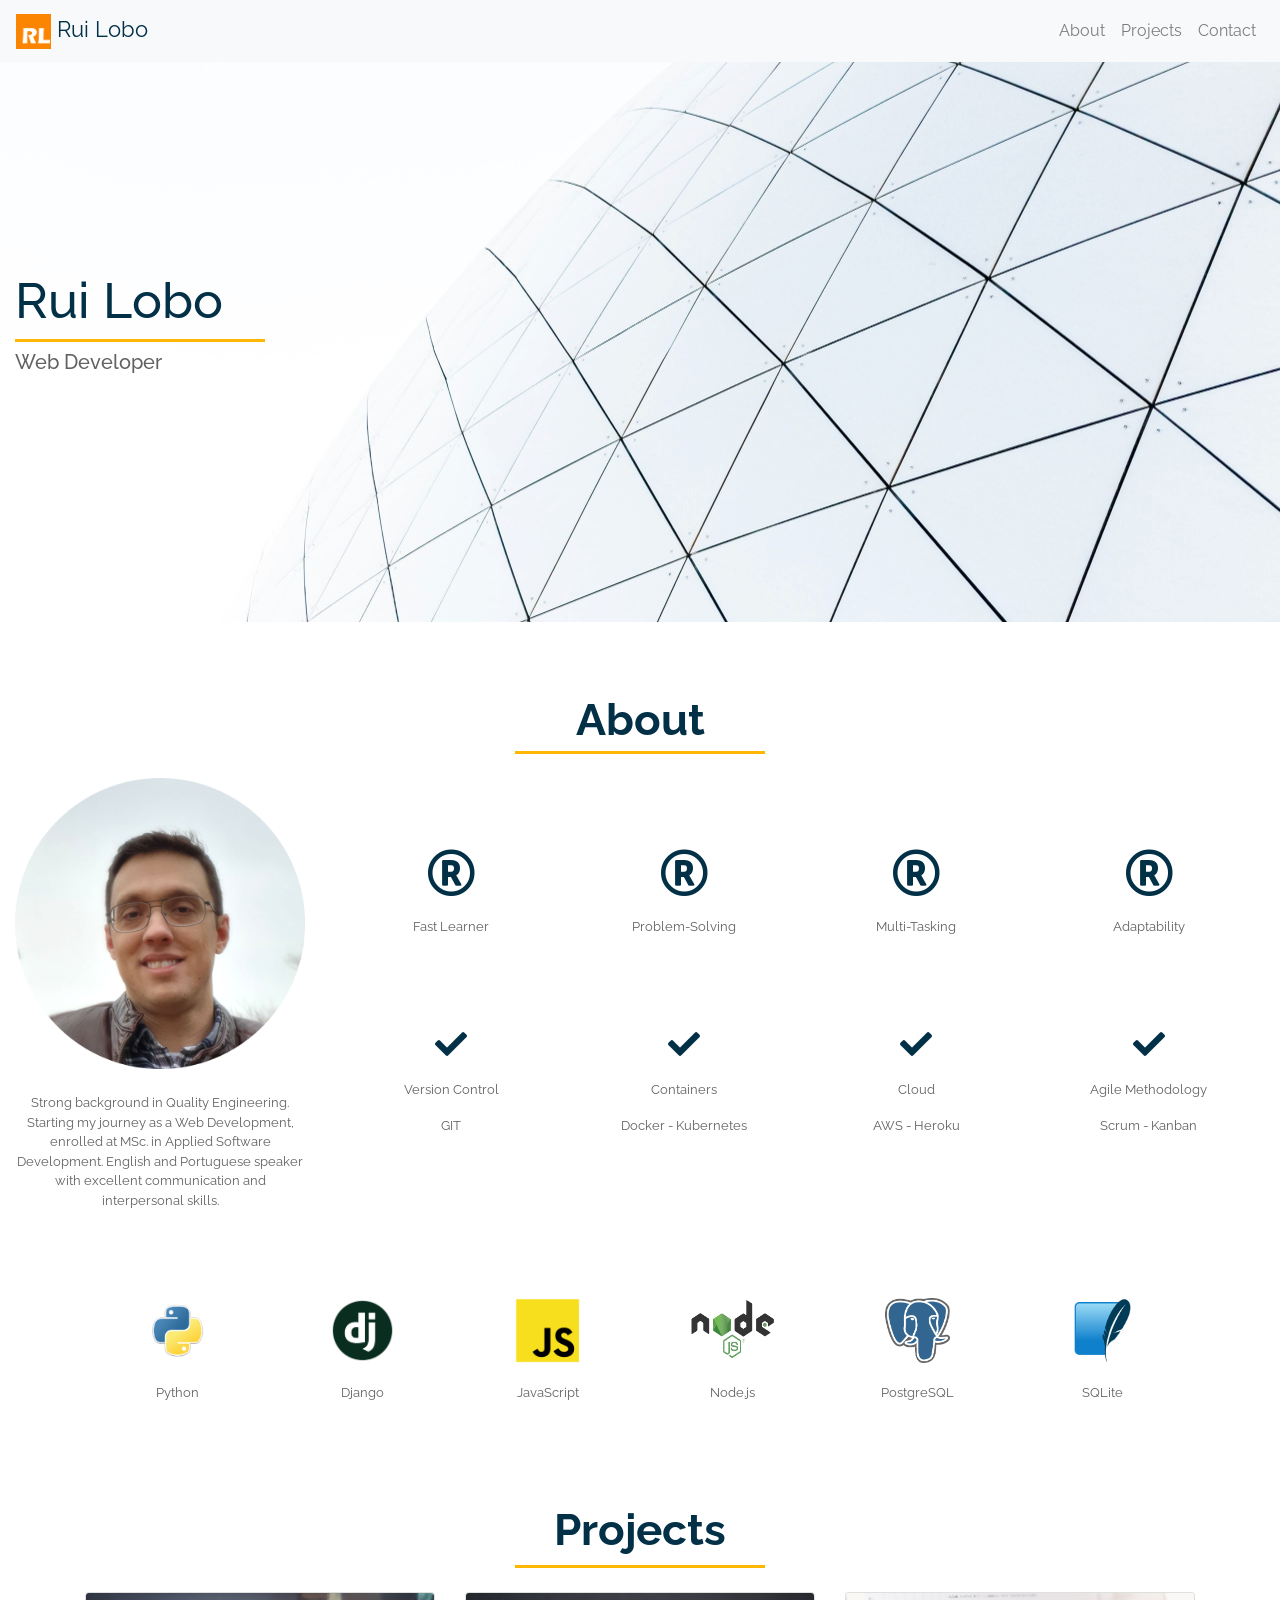
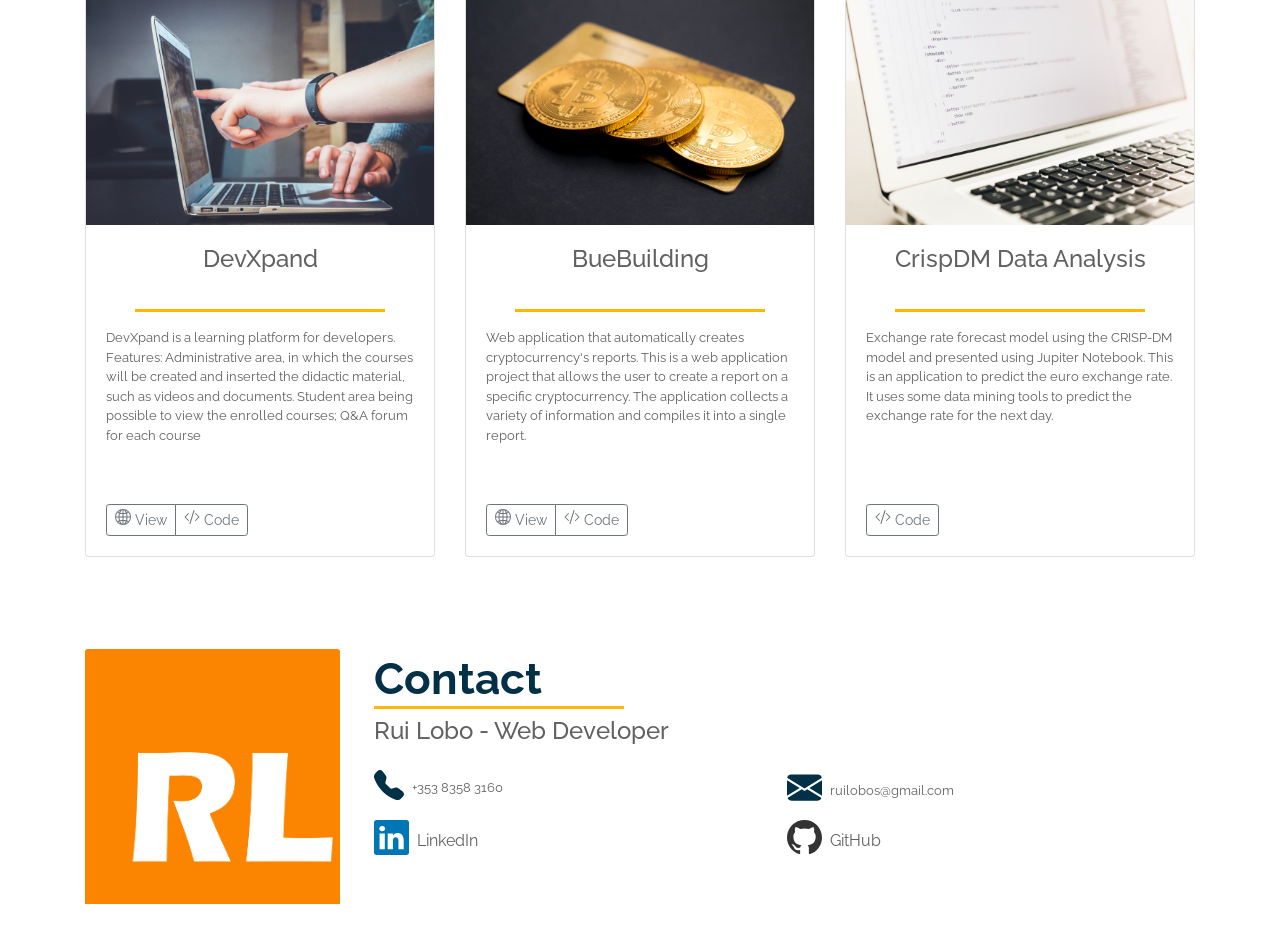
==== commit 77026ebe: "Version 0.2" ====
--- a/index.html
+++ b/index.html
@@ -84,32 +84,32 @@
                 <div class="row justify-content-around">
                   <div class="col-6 col-sm-3 col-lg-3 mb-4">
                     <div class="card border-0 align-items-center">
-                      <i class="fas fa-check fa-2x"></i>
-                      <div class="card-body">
+                      <i class="far fa-registered fa-3x"></i>
+                      <div class="card-body text-center">
                         <p class="card-text">Fast Learner</p>
                       </div>
                     </div>
                   </div>
                   <div class="col-6 col-sm-3 col-lg-3 mb-4">
                     <div class="card border-0 align-items-center">
-                      <i class="fas fa-check fa-2x"></i>
-                      <div class="card-body">
-                        <p class="card-text">Problem-solving</p>
-                      </div>
-                    </div>
-                  </div>
-                  <div class="col-6 col-sm-3 col-lg-3 mb-4">
-                    <div class="card border-0 align-items-center">
-                      <i class="fas fa-check fa-2x"></i>
-                      <div class="card-body">
+                      <i class="far fa-registered fa-3x"></i>
+                      <div class="card-body text-center">
+                        <p class="card-text">Problem-Solving</p>
+                      </div>
+                    </div>
+                  </div>
+                  <div class="col-6 col-sm-3 col-lg-3 mb-4">
+                    <div class="card border-0 align-items-center">
+                      <i class="far fa-registered fa-3x"></i>
+                      <div class="card-body text-center">
                         <p class="card-text">Multi-Tasking</p>
                       </div>
                     </div>
                   </div>
                   <div class="col-6 col-sm-3 col-lg-3 mb-4">
                     <div class="card border-0 align-items-center">
-                      <i class="fas fa-check fa-2x"></i>
-                      <div class="card-body">
+                      <i class="far fa-registered fa-3x"></i>
+                      <div class="card-body text-center">
                         <p class="card-text">Adaptability</p>
                       </div>
                     </div>
@@ -122,33 +122,37 @@
                 <div class="row justify-content-around">
                   <div class="col-6 col-sm-3 col-lg-3 mb-4">
                     <div class="card border-0 align-items-center">
-                      <i class="far fa-registered fa-3x"></i>
-                      <div class="card-body">
-                        <p class="card-text">Personal 01.</p>
-                      </div>
-                    </div>
-                  </div>
-                  <div class="col-6 col-sm-3 col-lg-3 mb-4">
-                    <div class="card border-0 align-items-center">
-                      <i class="far fa-registered fa-3x"></i>
-                      <div class="card-body">
-                        <p class="card-text">Persona 02.</p>
-                      </div>
-                    </div>
-                  </div>
-                  <div class="col-6 col-sm-3 col-lg-3 mb-4">
-                    <div class="card border-0 align-items-center">
-                      <i class="far fa-registered fa-3x"></i>
-                      <div class="card-body">
-                        <p class="card-text">Persona 03.</p>
-                      </div>
-                    </div>
-                  </div>
-                  <div class="col-6 col-sm-3 col-lg-3 mb-4">
-                    <div class="card border-0 align-items-center">
-                      <i class="far fa-registered fa-3x"></i>
-                      <div class="card-body">
-                        <p class="card-text">Persona 03.</p>
+                      <i class="fas fa-check fa-2x"></i>
+                      <div class="card-body text-center">
+                        <p class="card-text">Version Control</p>
+                        <p class="card-text">GIT</p>
+                      </div>
+                    </div>
+                  </div>
+                  <div class="col-6 col-sm-3 col-lg-3 mb-4">
+                    <div class="card border-0 align-items-center">
+                      <i class="fas fa-check fa-2x"></i>
+                      <div class="card-body text-center">
+                        <p class="card-text">Containers</p>
+                        <p class="card-text"> Docker - Kubernetes</p>
+                      </div>
+                    </div>
+                  </div>
+                  <div class="col-6 col-sm-3 col-lg-3 mb-4">
+                    <div class="card border-0 align-items-center">
+                      <i class="fas fa-check fa-2x"></i>
+                      <div class="card-body text-center">
+                        <p class="card-text">Cloud</p>
+                        <p class="card-text">AWS - Heroku</p>
+                      </div>
+                    </div>
+                  </div>
+                  <div class="col-6 col-sm-3 col-lg-3 mb-4">
+                    <div class="card border-0 align-items-center">
+                      <i class="fas fa-check fa-2x"></i>
+                      <div class="card-body text-center">
+                        <p class="card-text">Agile Methodology</p>
+                        <p class="card-text">Scrum - Kanban</p>
                       </div>
                     </div>
                   </div>
--- a/style.css
+++ b/style.css
@@ -24,7 +24,7 @@
 
 @media screen and (max-width: 1000px) {
     body p {
-        font-size: 11px;
+        font-size: 13px;
     }
 }
 
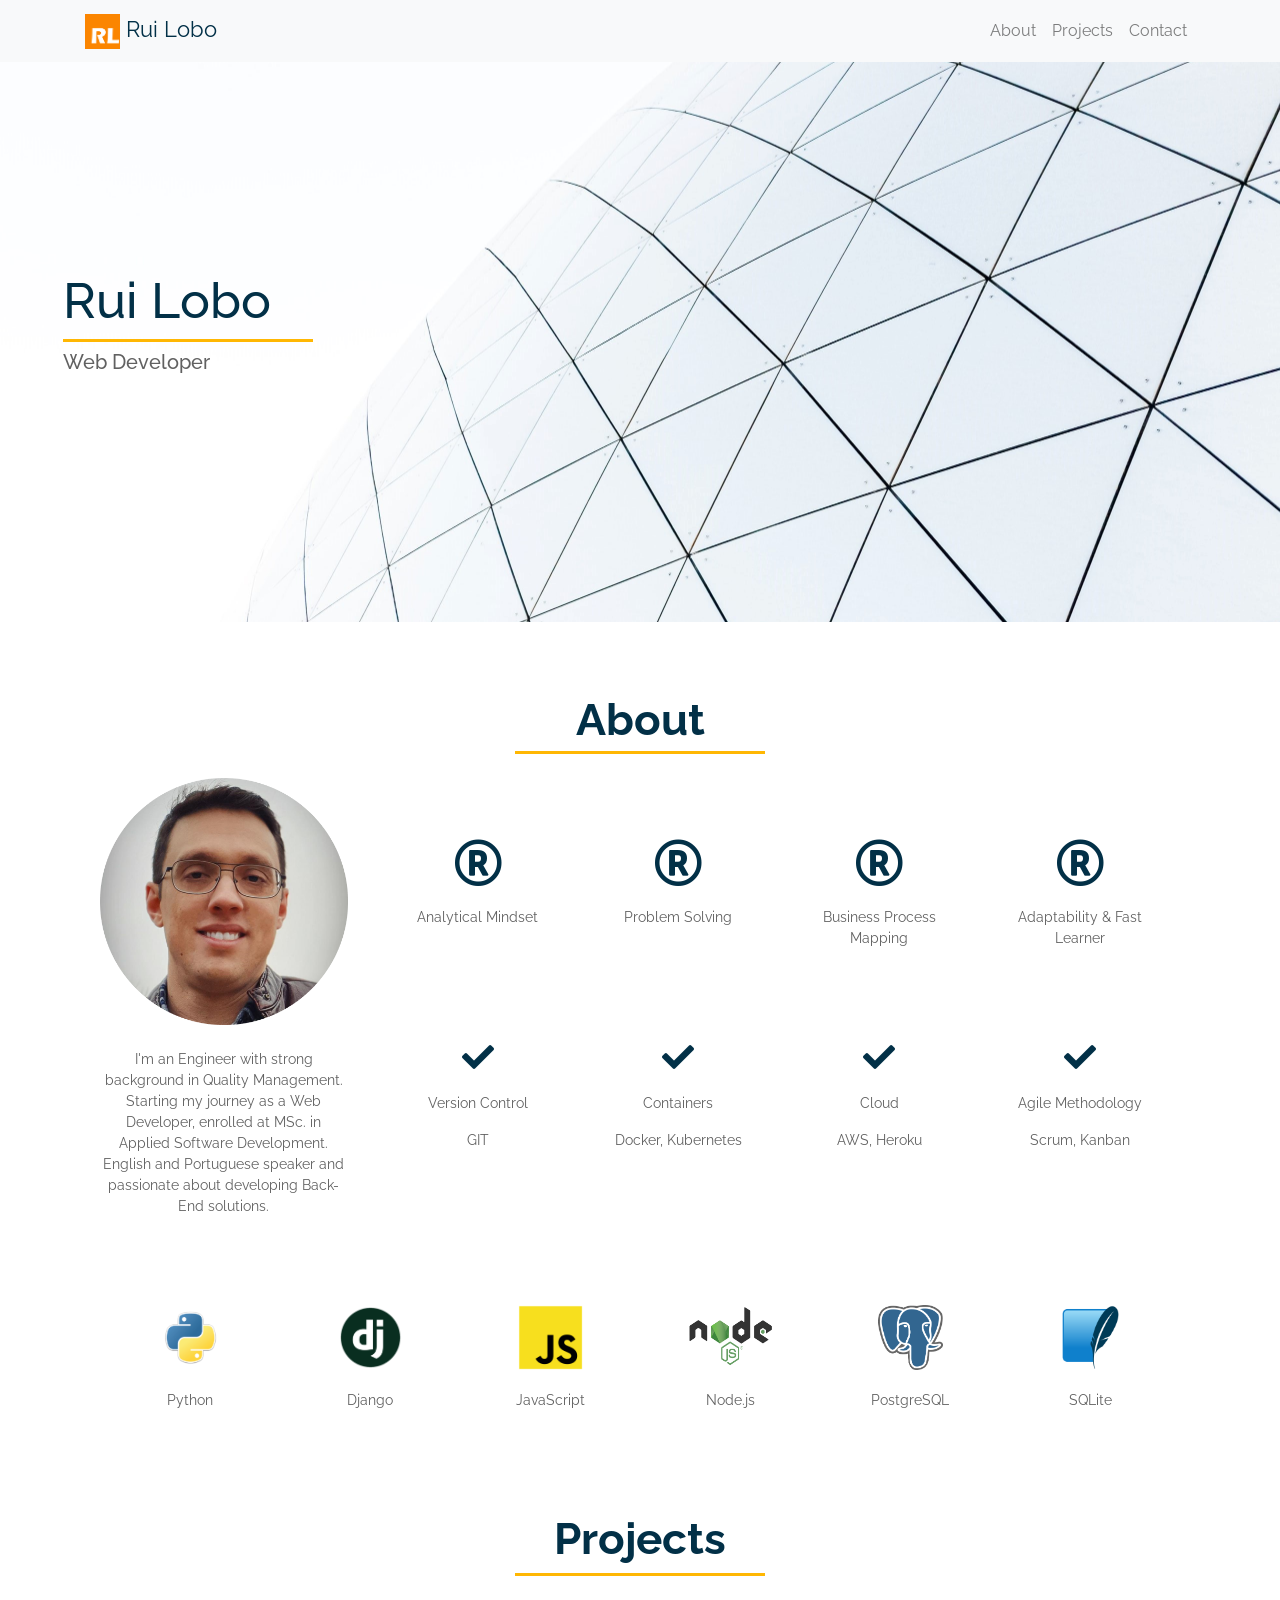
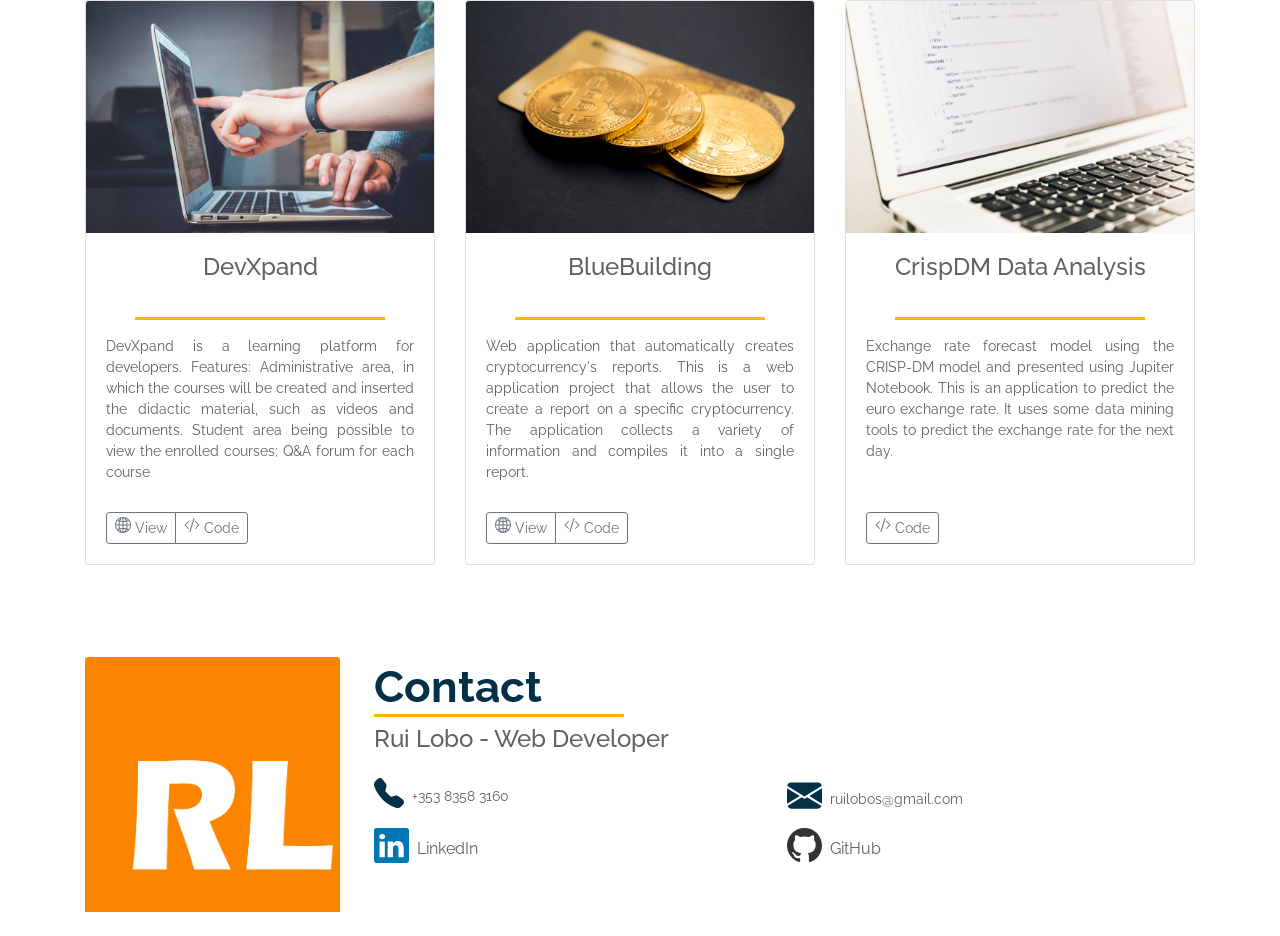
==== commit dae73582: "SEO Optimization" ====
--- a/index.html
+++ b/index.html
@@ -4,6 +4,10 @@
       <!-- Required meta tags -->
       <meta charset="utf-8">
       <meta name="viewport" content="width=device-width, initial-scale=1, shrink-to-fit=no">
+      <meta name="description" content="This is my portfolio, it contains my projects, interests and experience. Be welcome!">
+      <meta name="keywords" content="portfolio, project, experience, python, django, javascript, node.js, Postgresql, sqlite, git, docker, kubernetes, aws, heroku, scrum, kanban">
+      <meta name="robots" content="index, follow">
+
 
       <!-- Google Font -->
       <link rel="preconnect" href="https://fonts.gstatic.com">
@@ -17,32 +21,36 @@
 
       <!-- Custom CSS -->
       <link rel="stylesheet" href="style.css">
+      
+      <link rel="shortcut icon" href="favicon.ico" type="image/x-icon">
       <title>Rui Lobo - Portfolio</title>
   </head>
 
   <body>
     <!--NAVBAR-->
     <nav id="menu" class="navbar navbar-expand-lg navbar-light bg-light sticky-top">
-      <a class="navbar-brand" href="#">
-          <img src="imgs/Logo3.png" width="35" height="35" class="d-inline-block align-center" alt="">
-          Rui Lobo
-      </a>
-      <button class="navbar-toggler" type="button" data-toggle="collapse" data-target="#navbarSupportedContent" aria-controls="navbarSupportedContent" aria-expanded="false" aria-label="Toggle navigation">
-          <span class="navbar-toggler-icon"></span>
-      </button>
-    
-      <div class="collapse navbar-collapse" id="navbarSupportedContent">
-        <ul class="navbar-nav ml-auto">
-          <li class="nav-item">   
-            <a class="nav-link" href="#about">About</a>
-          </li>
-          <li class="nav-item">
-              <a class="nav-link" href="#projects">Projects</a>
+      <div class="container">
+        <a class="navbar-brand" href="#">
+            <img src="imgs/Logo3.png" width="35" height="35" class="d-inline-block align-center" alt="Portfolio Logo">
+            Rui Lobo
+        </a>
+        <button class="navbar-toggler" type="button" data-toggle="collapse" data-target="#navbarSupportedContent" aria-controls="navbarSupportedContent" aria-expanded="false" aria-label="Toggle navigation">
+            <span class="navbar-toggler-icon"></span>
+        </button>
+      
+        <div class="collapse navbar-collapse" id="navbarSupportedContent">
+          <ul class="navbar-nav ml-auto">
+            <li class="nav-item">   
+              <a class="nav-link" href="#about">About</a>
             </li>
             <li class="nav-item">
-              <a class="nav-link" href="#contact">Contact</a>
-          </li>
-        </ul>
+                <a class="nav-link" href="#projects">Projects</a>
+              </li>
+              <li class="nav-item">
+                <a class="nav-link" href="#contact">Contact</a>
+            </li>
+          </ul>
+        </div>
       </div>
     </nav>
 
@@ -50,7 +58,7 @@
     <section class="parallax">
       <div class="container-fluid">
         <div id="cover" class="row align-items-end">
-          <div class="col-12 col-sm-5">
+          <div class="col-12 col-sm-5 ml-md-5">
             <h1>Rui Lobo</h1>
             <hr id="hr_cover" class="mt-0 mb-2">
             <h5>Web Developer</h5>
@@ -61,7 +69,7 @@
 
     <!--ABOUT-->
     <div id="about" class="mb-4" style="height: 3rem"></div>
-    <section>
+    <section class="container">
       <div>
         <h2 class="text-center mb-1">About</h2>
         <hr class="mt-0 mb-4">
@@ -71,10 +79,10 @@
           <div class="col-sm-3 col-xl-3 m-0">
             <div class="text-left d-flex flex-column justify-content-center align-items-center">
               <div class="profile_image">
-                <img class="card-img-top" src="imgs/Picture4.png" alt="" data-holder-rendered="true">
+                <img class="card-img-top" src="imgs/profile4.png" alt="" data-holder-rendered="true" alt="My picture">
               </div>
               <div class="profile_description text-center mt-4 mb-4">
-                <p>Strong background in Quality Engineering. Starting my journey as a Web Development, enrolled at MSc. in Applied Software Development. English and Portuguese speaker with excellent communication and interpersonal skills.</p>
+                <p>I'm an Engineer with strong background in Quality Management. Starting my journey as a Web Developer, enrolled at MSc. in Applied Software Development. English and Portuguese speaker and passionate about developing Back-End solutions.</p>
               </div>
             </div>
           </div>
@@ -86,7 +94,7 @@
                     <div class="card border-0 align-items-center">
                       <i class="far fa-registered fa-3x"></i>
                       <div class="card-body text-center">
-                        <p class="card-text">Fast Learner</p>
+                        <p class="card-text">Analytical Mindset</p>
                       </div>
                     </div>
                   </div>
@@ -94,7 +102,7 @@
                     <div class="card border-0 align-items-center">
                       <i class="far fa-registered fa-3x"></i>
                       <div class="card-body text-center">
-                        <p class="card-text">Problem-Solving</p>
+                        <p class="card-text">Problem Solving</p>
                       </div>
                     </div>
                   </div>
@@ -102,7 +110,7 @@
                     <div class="card border-0 align-items-center">
                       <i class="far fa-registered fa-3x"></i>
                       <div class="card-body text-center">
-                        <p class="card-text">Multi-Tasking</p>
+                        <p class="card-text">Business Process Mapping</p>
                       </div>
                     </div>
                   </div>
@@ -110,7 +118,7 @@
                     <div class="card border-0 align-items-center">
                       <i class="far fa-registered fa-3x"></i>
                       <div class="card-body text-center">
-                        <p class="card-text">Adaptability</p>
+                        <p class="card-text">Adaptability & Fast Learner</p>
                       </div>
                     </div>
                   </div>
@@ -134,7 +142,7 @@
                       <i class="fas fa-check fa-2x"></i>
                       <div class="card-body text-center">
                         <p class="card-text">Containers</p>
-                        <p class="card-text"> Docker - Kubernetes</p>
+                        <p class="card-text"> Docker, Kubernetes</p>
                       </div>
                     </div>
                   </div>
@@ -143,7 +151,7 @@
                       <i class="fas fa-check fa-2x"></i>
                       <div class="card-body text-center">
                         <p class="card-text">Cloud</p>
-                        <p class="card-text">AWS - Heroku</p>
+                        <p class="card-text">AWS, Heroku</p>
                       </div>
                     </div>
                   </div>
@@ -152,7 +160,7 @@
                       <i class="fas fa-check fa-2x"></i>
                       <div class="card-body text-center">
                         <p class="card-text">Agile Methodology</p>
-                        <p class="card-text">Scrum - Kanban</p>
+                        <p class="card-text">Scrum, Kanban</p>
                       </div>
                     </div>
                   </div>
@@ -168,7 +176,7 @@
             <div class="row">
               <div class="col-6 col-sm-2 col-lg-2 mb-4">
                 <div class="card border-0 align-items-center">
-                  <img src="imgs/python_logo.png" width="65" height="65" class="d-inline-block align-top" alt="">
+                  <img src="imgs/python_logo.png" width="65" height="65" class="d-inline-block align-top" alt="Python logo">
                   <div class="card-body">
                     <p class="card-text">Python</p>
                   </div>
@@ -176,7 +184,7 @@
               </div>
               <div class="col-6 col-sm-2 col-lg-2 mb-4">
                 <div class="card border-0 align-items-center">
-                  <img src="imgs/django_logo.png" width="65" height="65" class="d-inline-block align-top" alt="">
+                  <img src="imgs/django_logo.png" width="65" height="65" class="d-inline-block align-top" alt="Django Lobo">
                   <div class="card-body">
                     <p class="card-text">Django</p>
                   </div>
@@ -184,7 +192,7 @@
               </div>
               <div class="col-6 col-sm-2 col-lg-2 mb-4">
                 <div class="card border-0 align-items-center">
-                  <img src="imgs/javascript_logo.png" width="65" height="65" class="d-inline-block align-top" alt="">
+                  <img src="imgs/javascript_logo.png" width="65" height="65" class="d-inline-block align-top" alt="Javascript logo">
                   <div class="card-body">
                     <p class="card-text">JavaScript</p>
                   </div>
@@ -192,7 +200,7 @@
               </div>
               <div class="col-6 col-sm-2 col-lg-2 mb-4">
                 <div class="card border-0 align-items-center">
-                  <img src="imgs/node_logo.png" width="85" height="65" class="d-inline-block align-top" alt="">
+                  <img src="imgs/node_logo.png" width="85" height="65" class="d-inline-block align-top" alt="Node.js logo">
                   <div class="card-body">
                     <p class="card-text">Node.js</p>
                   </div>
@@ -200,7 +208,7 @@
               </div>
               <div class="col-6 col-sm-2 col-lg-2 mb-4">
                 <div class="card border-0 align-items-center">
-                  <img src="imgs/postgresql.png" width="65" height="65" class="d-inline-block align-top" alt="">
+                  <img src="imgs/postgresql.png" width="65" height="65" class="d-inline-block align-top" alt="Postgresql logo">
                   <div class="card-body">
                     <p class="card-text">PostgreSQL</p>
                   </div>
@@ -208,7 +216,7 @@
               </div>
               <div class="col-6 col-sm-2 col-lg-2 mb-4">
                 <div class="card border-0 align-items-center">
-                  <img src="imgs/Sqlite-square-icon.svg.png" width="65" height="65" class="d-inline-block align-top" alt="">
+                  <img src="imgs/Sqlite-square-icon.svg.png" width="65" height="65" class="d-inline-block align-top" alt="Sqlite logo">
                   <div class="card-body">
                     <p class="card-text">SQLite</p>
                   </div>
@@ -231,11 +239,11 @@
         <div class="row">
           <div id="card" class="col-lg-4 mb-4">
             <div class="card shadow-sm">
-              <img class="card-img-top" src="imgs/john-schnobrich-FlPc9_VocJ4-unsplash.jpg" alt="" data-holder-rendered="true">
+              <img class="card-img-top" src="imgs/john-schnobrich-FlPc9_VocJ4-unsplash.jpg" alt="DevXpand image" data-holder-rendered="true">
               <div class="card-body">
                 <h4 class="card-title text-center">DevXpand</h4>
                 <hr>
-                <p class="card-text">DevXpand is a learning platform for developers. Features: Administrative area, in which the courses will be created and inserted the didactic material, such as videos and documents. Student area being possible to view the enrolled courses; Q&A forum for each course</p>
+                <p class="card-text text-justify">DevXpand is a learning platform for developers. Features: Administrative area, in which the courses will be created and inserted the didactic material, such as videos and documents. Student area being possible to view the enrolled courses; Q&A forum for each course</p>
                 <div class="d-flex justify-content-between align-items-center">
                   <div class="btn-group">
                     <button type="button" class="btn btn-sm btn-outline-secondary">
@@ -259,11 +267,11 @@
           </div>
           <div id="card" class="col-lg-4 mb-4">
             <div class="card shadow-sm">
-              <img class="card-img-top" src="imgs/dmitry-demidko-z4VuRg-ZOEg-unsplash (1).jpg" alt="" data-holder-rendered="true">
+              <img class="card-img-top" src="imgs/dmitry-demidko-z4VuRg-ZOEg-unsplash (1).jpg" alt="BlueBuilding image" data-holder-rendered="true">
               <div class="card-body">
-                <h4 class="card-title text-center">BueBuilding</h4>
+                <h4 class="card-title text-center">BlueBuilding</h4>
                 <hr>
-                <p class="card-text">Web application that automatically creates cryptocurrency's reports. This is a web application project that allows the user to create a report on a specific cryptocurrency. The application collects a variety of information and compiles it into a single report.</p>
+                <p class="card-text text-justify">Web application that automatically creates cryptocurrency's reports. This is a web application project that allows the user to create a report on a specific cryptocurrency. The application collects a variety of information and compiles it into a single report.</p>
                 <div class="d-flex justify-content-between align-items-center">
                   <div class="btn-group">
                     <button type="button" class="btn btn-sm btn-outline-secondary">
@@ -287,11 +295,11 @@
           </div>
           <div id="card" class="col-lg-4 mb-4">
             <div class="card shadow-sm">
-              <img class="card-img-top" src="imgs/artem-sapegin-b18TRXc8UPQ-unsplash (1).jpg" alt="" data-holder-rendered="true">
+              <img class="card-img-top" src="imgs/artem-sapegin-b18TRXc8UPQ-unsplash (1).jpg" alt="CrispDM image" data-holder-rendered="true">
               <div class="card-body">
                 <h4 class="card-title text-center">CrispDM Data Analysis</h4>
                 <hr>
-                <p class="card-text">Exchange rate forecast model using the CRISP-DM model and presented using Jupiter Notebook. This is an application to predict the euro exchange rate. It uses some data mining tools to predict the exchange rate for the next day.</p>
+                <p class="card-text text-justify">Exchange rate forecast model using the CRISP-DM model and presented using Jupiter Notebook. This is an application to predict the euro exchange rate. It uses some data mining tools to predict the exchange rate for the next day.</p>
                 <div class="d-flex justify-content-between align-items-center">
                   <div class="btn-group">
                     <button type="button" class="btn btn-sm btn-outline-secondary">
@@ -319,7 +327,7 @@
             <div class="col-sm-3 col-xl-3 m-0 d-none d-lg-block">
               <div class="d-flex flex-column justify-content-center align-items-center">
                 <div class="profile_image">
-                  <img class="card-img-top mb-4" src="imgs/Logo3.png" alt="" data-holder-rendered="true">
+                  <img class="card-img-top mb-4" src="imgs/Logo3.png" alt="Portfolio logo" data-holder-rendered="true">
                 </div>
               </div>
             </div>
--- a/style.css
+++ b/style.css
@@ -19,13 +19,7 @@
 
 body p {
     font-family: 'Raleway', sans-serif;
-    font-size: 13px;
-}
-
-@media screen and (max-width: 1000px) {
-    body p {
-        font-size: 13px;
-    }
+    font-size: 14px;
 }
 
 html {
@@ -103,7 +97,7 @@
 }
 @media screen and (max-width: 600px) {
     #hr_right {
-        margin-right: 10%;
+        margin-right: 14%;
     }
 }
 
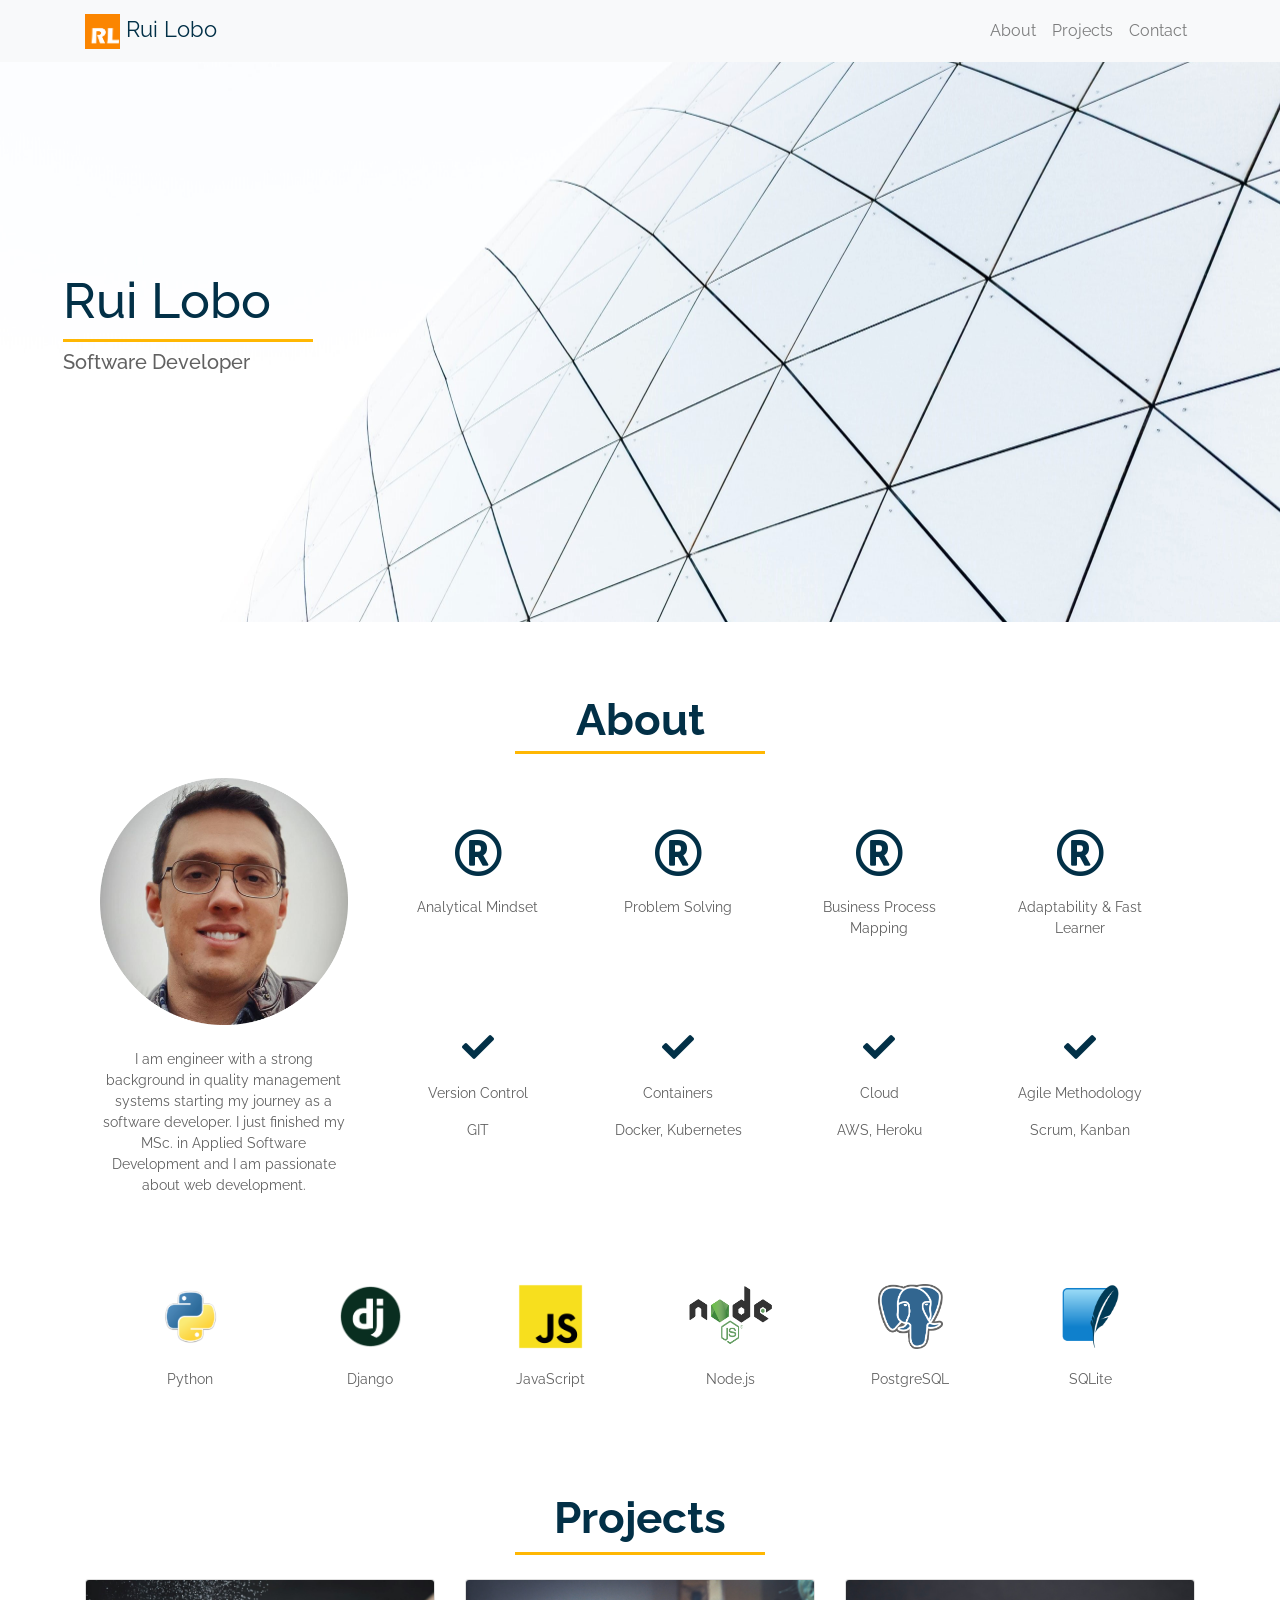
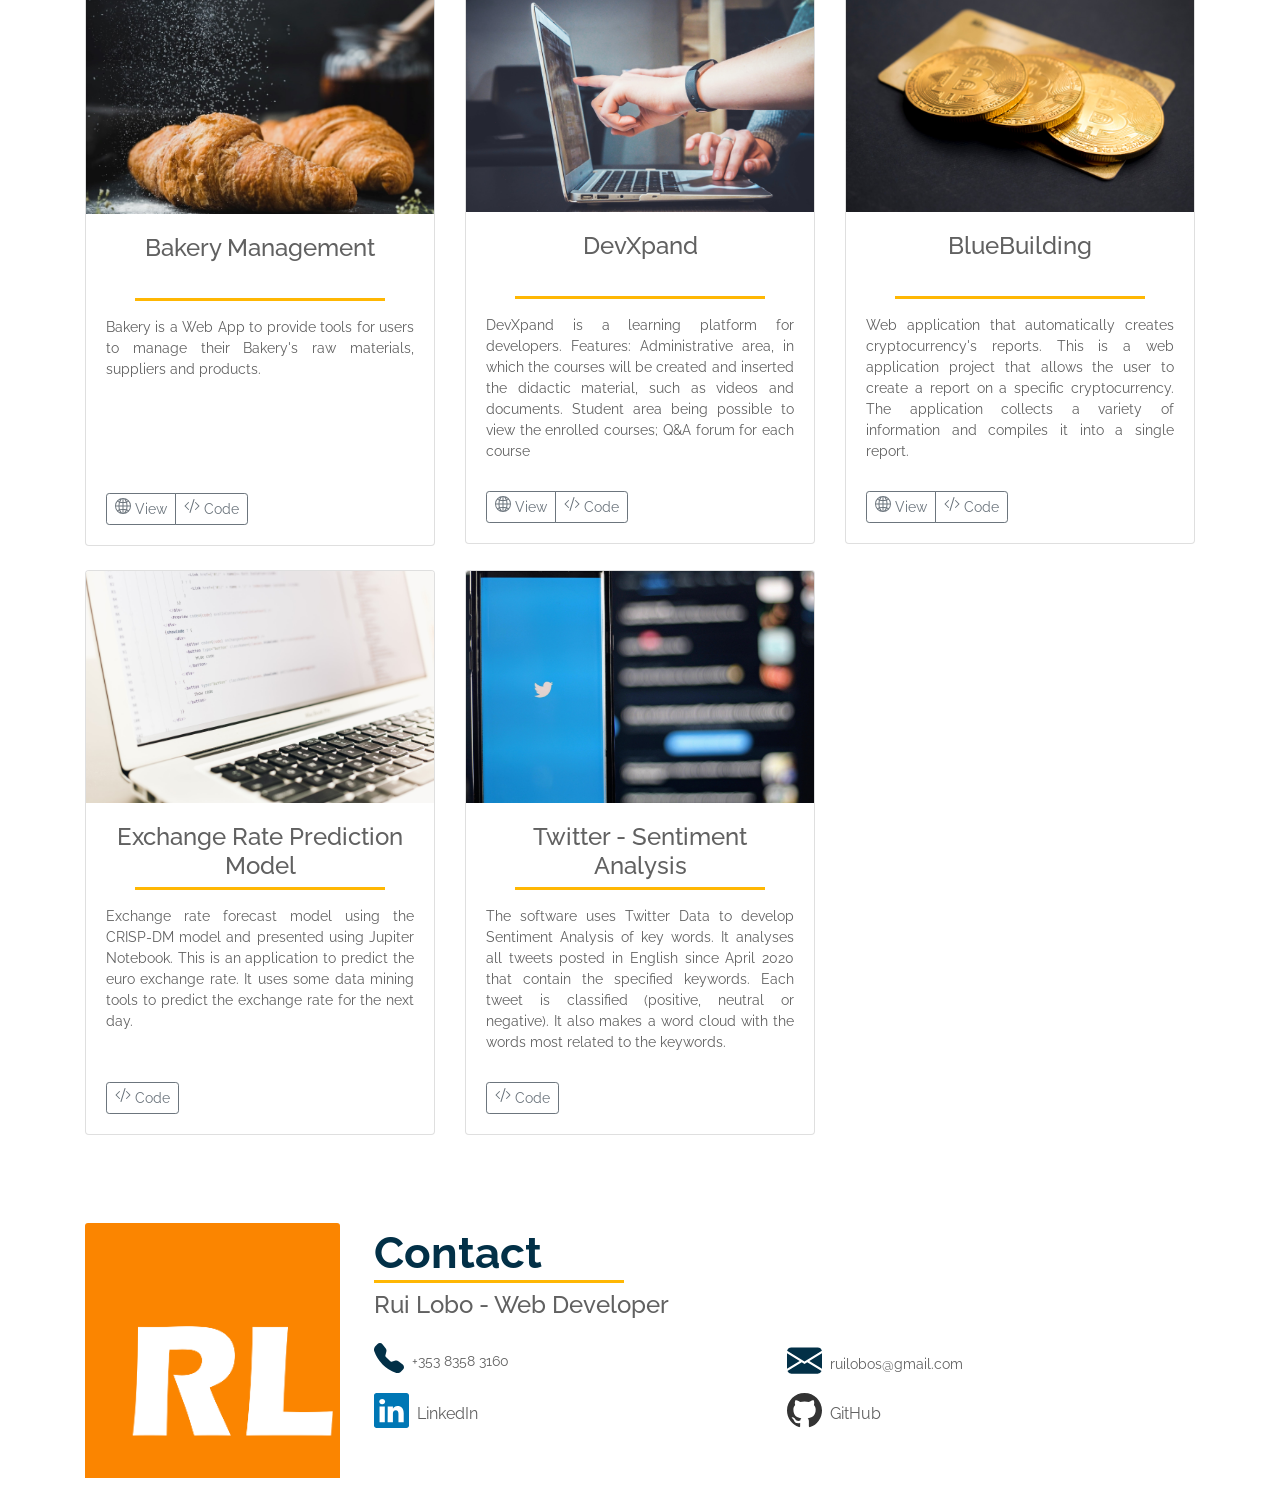
==== commit aca26d39: "Add new projects" ====
--- a/index.html
+++ b/index.html
@@ -4,15 +4,20 @@
       <!-- Required meta tags -->
       <meta charset="utf-8">
       <meta name="viewport" content="width=device-width, initial-scale=1, shrink-to-fit=no">
-      <meta name="description" content="This is my portfolio, it contains my projects, interests and experience. Be welcome!">
+
+      <meta name="author" content="Rui Lobo">
+      <meta name="description" content="This is my portfolio, it contains my projects, interests and experience. You're more than welcome!">
       <meta name="keywords" content="portfolio, project, experience, python, django, javascript, node.js, Postgresql, sqlite, git, docker, kubernetes, aws, heroku, scrum, kanban">
       <meta name="robots" content="index, follow">
 
-
+      <meta property="og:title" content="Rui Lobo - Portfolio">
+      <meta property="og:image" content="https://ruilobo.net/imgs/profile4.png">
+      <meta property="og:description" content="This is my portfolio, it contains my projects, interests and experience. You're more than welcome!">
+      
       <!-- Google Font -->
       <link rel="preconnect" href="https://fonts.gstatic.com">
       <link href="https://fonts.googleapis.com/css2?family=Raleway:wght@500;700&display=swap" rel="stylesheet">
-
+      
       <!-- Font Awsome -->
       <link rel="stylesheet" href="https://use.fontawesome.com/releases/v5.15.2/css/all.css" integrity="sha384-vSIIfh2YWi9wW0r9iZe7RJPrKwp6bG+s9QZMoITbCckVJqGCCRhc+ccxNcdpHuYu" crossorigin="anonymous">
 
@@ -61,7 +66,7 @@
           <div class="col-12 col-sm-5 ml-md-5">
             <h1>Rui Lobo</h1>
             <hr id="hr_cover" class="mt-0 mb-2">
-            <h5>Web Developer</h5>
+            <h5>Software Developer</h5>
           </div>
         </div>
       </div>
@@ -82,7 +87,7 @@
                 <img class="card-img-top" src="imgs/profile4.png" alt="" data-holder-rendered="true" alt="My picture">
               </div>
               <div class="profile_description text-center mt-4 mb-4">
-                <p>I'm an Engineer with strong background in Quality Management. Starting my journey as a Web Developer, enrolled at MSc. in Applied Software Development. English and Portuguese speaker and passionate about developing Back-End solutions.</p>
+                <p>I am engineer with a strong background in quality management systems starting my journey as a software developer. I just finished my MSc. in Applied Software Development and I am passionate about web development.</p>
               </div>
             </div>
           </div>
@@ -171,7 +176,7 @@
         </div>
       </div>
       <div class="container mt-5">
-        <div id=tech_skills>
+        <div id="tech_skills">
           <div class="container">
             <div class="row">
               <div class="col-6 col-sm-2 col-lg-2 mb-4">
@@ -237,6 +242,34 @@
       </div>
       <div class="container">
         <div class="row">
+          <div id="card" class="col-lg-4 mb-4">
+            <div class="card shadow-sm">
+              <img class="card-img-top" src="imgs/cover2.jpg" alt="DevXpand image" data-holder-rendered="true">
+              <div class="card-body">
+                <h4 class="card-title text-center">Bakery Management</h4>
+                <hr>
+                <p class="card-text text-justify">Bakery is a Web App to provide tools for users to manage their Bakery's raw materials, suppliers and products.</p>
+                <div class="d-flex justify-content-between align-items-center">
+                  <div class="btn-group">
+                    <button type="button" class="btn btn-sm btn-outline-secondary">
+                      <a href="https://bakery-a.herokuapp.com/">
+                        <svg xmlns="http://www.w3.org/2000/svg" width="16" height="16" fill="currentColor" class="bi bi-globe2" viewBox="0 0 16 16">
+                          <path d="M0 8a8 8 0 1 1 16 0A8 8 0 0 1 0 8zm7.5-6.923c-.67.204-1.335.82-1.887 1.855-.143.268-.276.56-.395.872.705.157 1.472.257 2.282.287V1.077zM4.249 3.539c.142-.384.304-.744.481-1.078a6.7 6.7 0 0 1 .597-.933A7.01 7.01 0 0 0 3.051 3.05c.362.184.763.349 1.198.49zM3.509 7.5c.036-1.07.188-2.087.436-3.008a9.124 9.124 0 0 1-1.565-.667A6.964 6.964 0 0 0 1.018 7.5h2.49zm1.4-2.741a12.344 12.344 0 0 0-.4 2.741H7.5V5.091c-.91-.03-1.783-.145-2.591-.332zM8.5 5.09V7.5h2.99a12.342 12.342 0 0 0-.399-2.741c-.808.187-1.681.301-2.591.332zM4.51 8.5c.035.987.176 1.914.399 2.741A13.612 13.612 0 0 1 7.5 10.91V8.5H4.51zm3.99 0v2.409c.91.03 1.783.145 2.591.332.223-.827.364-1.754.4-2.741H8.5zm-3.282 3.696c.12.312.252.604.395.872.552 1.035 1.218 1.65 1.887 1.855V11.91c-.81.03-1.577.13-2.282.287zm.11 2.276a6.696 6.696 0 0 1-.598-.933 8.853 8.853 0 0 1-.481-1.079 8.38 8.38 0 0 0-1.198.49 7.01 7.01 0 0 0 2.276 1.522zm-1.383-2.964A13.36 13.36 0 0 1 3.508 8.5h-2.49a6.963 6.963 0 0 0 1.362 3.675c.47-.258.995-.482 1.565-.667zm6.728 2.964a7.009 7.009 0 0 0 2.275-1.521 8.376 8.376 0 0 0-1.197-.49 8.853 8.853 0 0 1-.481 1.078 6.688 6.688 0 0 1-.597.933zM8.5 11.909v3.014c.67-.204 1.335-.82 1.887-1.855.143-.268.276-.56.395-.872A12.63 12.63 0 0 0 8.5 11.91zm3.555-.401c.57.185 1.095.409 1.565.667A6.963 6.963 0 0 0 14.982 8.5h-2.49a13.36 13.36 0 0 1-.437 3.008zM14.982 7.5a6.963 6.963 0 0 0-1.362-3.675c-.47.258-.995.482-1.565.667.248.92.4 1.938.437 3.008h2.49zM11.27 2.461c.177.334.339.694.482 1.078a8.368 8.368 0 0 0 1.196-.49 7.01 7.01 0 0 0-2.275-1.52c.218.283.418.597.597.932zm-.488 1.343a7.765 7.765 0 0 0-.395-.872C9.835 1.897 9.17 1.282 8.5 1.077V4.09c.81-.03 1.577-.13 2.282-.287z"/>
+                        </svg>   View
+                      </a>
+                    </button>
+                    <button type="button" class="btn btn-sm btn-outline-secondary">
+                      <a href="https://github.com/ruilobos/Bakery-A">
+                        <svg xmlns="http://www.w3.org/2000/svg" width="16" height="16" fill="currentColor" class="bi bi-code-slash" viewBox="0 0 16 16">
+                          <path d="M10.478 1.647a.5.5 0 1 0-.956-.294l-4 13a.5.5 0 0 0 .956.294l4-13zM4.854 4.146a.5.5 0 0 1 0 .708L1.707 8l3.147 3.146a.5.5 0 0 1-.708.708l-3.5-3.5a.5.5 0 0 1 0-.708l3.5-3.5a.5.5 0 0 1 .708 0zm6.292 0a.5.5 0 0 0 0 .708L14.293 8l-3.147 3.146a.5.5 0 0 0 .708.708l3.5-3.5a.5.5 0 0 0 0-.708l-3.5-3.5a.5.5 0 0 0-.708 0z"/>
+                        </svg>   Code
+                      </a>
+                    </button>
+                  </div>
+                </div>
+              </div>
+            </div>
+          </div>
           <div id="card" class="col-lg-4 mb-4">
             <div class="card shadow-sm">
               <img class="card-img-top" src="imgs/john-schnobrich-FlPc9_VocJ4-unsplash.jpg" alt="DevXpand image" data-holder-rendered="true">
@@ -297,13 +330,13 @@
             <div class="card shadow-sm">
               <img class="card-img-top" src="imgs/artem-sapegin-b18TRXc8UPQ-unsplash (1).jpg" alt="CrispDM image" data-holder-rendered="true">
               <div class="card-body">
-                <h4 class="card-title text-center">CrispDM Data Analysis</h4>
+                <h4 class="card-title text-center">Exchange Rate Prediction Model</h4>
                 <hr>
                 <p class="card-text text-justify">Exchange rate forecast model using the CRISP-DM model and presented using Jupiter Notebook. This is an application to predict the euro exchange rate. It uses some data mining tools to predict the exchange rate for the next day.</p>
                 <div class="d-flex justify-content-between align-items-center">
                   <div class="btn-group">
                     <button type="button" class="btn btn-sm btn-outline-secondary">
-                      <a href="https://github.com/ruilobos/CrispDM_Data_Analysis">
+                      <a href="https://github.com/ruilobos/Exchange-Rate-Prediction">
                         <svg xmlns="http://www.w3.org/2000/svg" width="16" height="16" fill="currentColor" class="bi bi-code-slash" viewBox="0 0 16 16">
                           <path d="M10.478 1.647a.5.5 0 1 0-.956-.294l-4 13a.5.5 0 0 0 .956.294l4-13zM4.854 4.146a.5.5 0 0 1 0 .708L1.707 8l3.147 3.146a.5.5 0 0 1-.708.708l-3.5-3.5a.5.5 0 0 1 0-.708l3.5-3.5a.5.5 0 0 1 .708 0zm6.292 0a.5.5 0 0 0 0 .708L14.293 8l-3.147 3.146a.5.5 0 0 0 .708.708l3.5-3.5a.5.5 0 0 0 0-.708l-3.5-3.5a.5.5 0 0 0-.708 0z"/>
                         </svg>   Code
@@ -314,12 +347,33 @@
               </div>
             </div>
           </div>
+          <div id="card" class="col-lg-4 mb-4">
+            <div class="card shadow-sm">
+              <img class="card-img-top" src="imgs/joshua-hoehne-Lh_sFxD8AkI-unsplash.jpg" alt="CrispDM image" data-holder-rendered="true">
+              <div class="card-body">
+                <h4 class="card-title text-center">Twitter - Sentiment Analysis</h4>
+                <hr>
+                <p class="card-text text-justify">The software uses Twitter Data to develop Sentiment Analysis of key words. It analyses all tweets posted in English since April 2020 that contain the specified keywords. Each tweet is classified (positive, neutral or negative). It also makes a word cloud with the words most related to the keywords.</p>
+                <div class="d-flex justify-content-between align-items-center">
+                  <div class="btn-group">
+                    <button type="button" class="btn btn-sm btn-outline-secondary">
+                      <a href="https://github.com/ruilobos/Twitter_Sentiment_Analysis">
+                        <svg xmlns="http://www.w3.org/2000/svg" width="16" height="16" fill="currentColor" class="bi bi-code-slash" viewBox="0 0 16 16">
+                          <path d="M10.478 1.647a.5.5 0 1 0-.956-.294l-4 13a.5.5 0 0 0 .956.294l4-13zM4.854 4.146a.5.5 0 0 1 0 .708L1.707 8l3.147 3.146a.5.5 0 0 1-.708.708l-3.5-3.5a.5.5 0 0 1 0-.708l3.5-3.5a.5.5 0 0 1 .708 0zm6.292 0a.5.5 0 0 0 0 .708L14.293 8l-3.147 3.146a.5.5 0 0 0 .708.708l3.5-3.5a.5.5 0 0 0 0-.708l-3.5-3.5a.5.5 0 0 0-.708 0z"/>
+                        </svg>   Code
+                      </a>
+                    </button>
+                  </div>
+                </div>
+              </div>
+            </div>
+          </div>
         </div>
       </div>
     </section>
 
     <!--CONTACT-->
-    <div id="contact" class="mb-1" style="height: 1rem"></div>
+    <div class="contact" class="mb-1" style="height: 1rem"></div>
     <footer>
       <div>
         <div class="container">
@@ -336,7 +390,7 @@
                 <div class="container">
                   <div class="row">
                     <div class="col-sm-12 col-lg-12 mb-2 p-1">
-                      <div id="contact">
+                      <div class="contact">
                         <h2 class="mb-0">Contact</h2>
                         <hr id="hr_right" class="mt-0 mb-2">
                         <h4 class="mb-2">Rui Lobo - Web Developer</h4>
--- a/style.css
+++ b/style.css
@@ -42,6 +42,7 @@
     font-size: 50px;
 }
 
+
 .parallax {
     background: url("imgs/mahdi-soheili-m-jJ4wLjoIc-unsplash.jpg");
     min-height: 35rem;
@@ -76,13 +77,15 @@
     color:#023047
 }
 
-#card .card-title {
-    height: 3rem;
+.contact {
+    text-align: left;
+}
+@media screen and (max-width: 600px) {
+    .contact {
+        text-align: center;
+    }
 }
 
-#card .card-text {
-    height: 10rem;
-}
 
 #cover {
     height: 20rem;
@@ -101,12 +104,11 @@
     }
 }
 
-#contact {
-    text-align: left;
-}
-@media screen and (max-width: 600px) {
-    #contact {
-        text-align: center;
-    }
+#card .card-title {
+    height: 3rem;
 }
 
+#card .card-text {
+    height: 10rem;
+}
+
